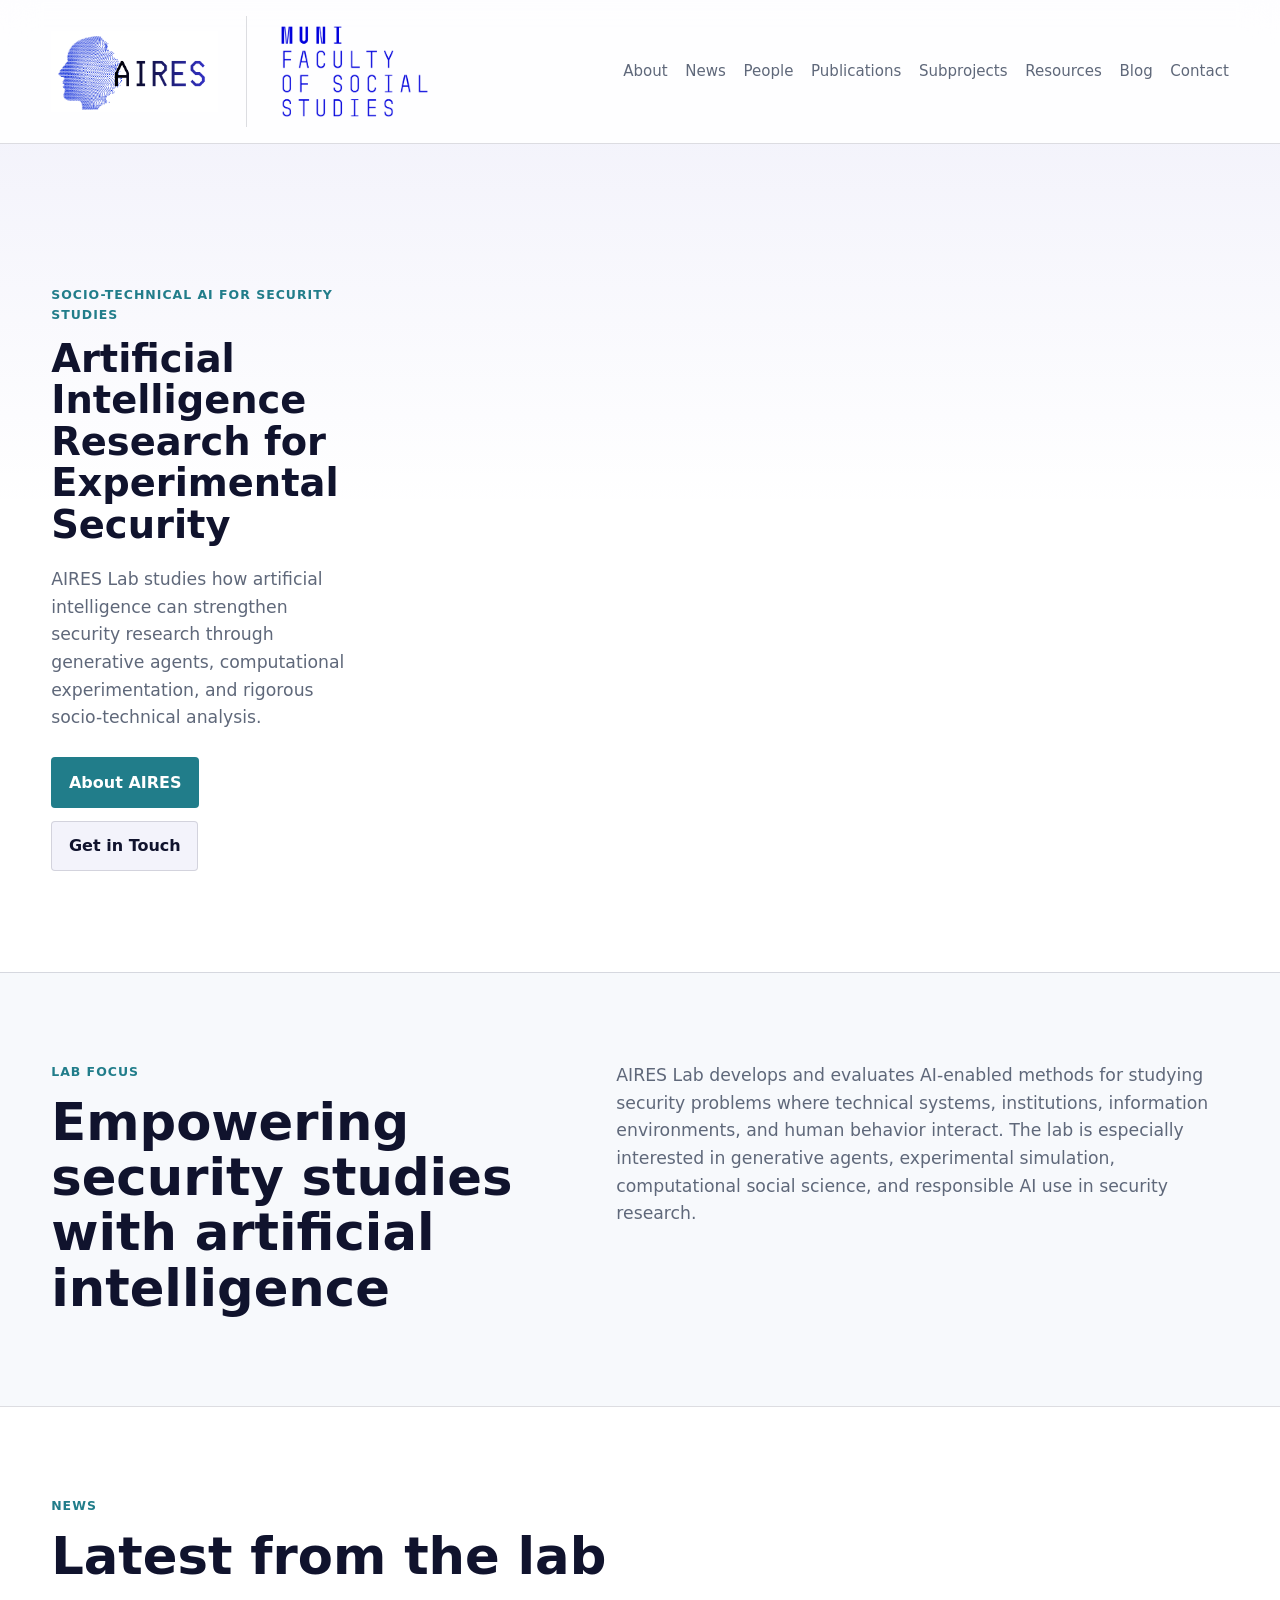
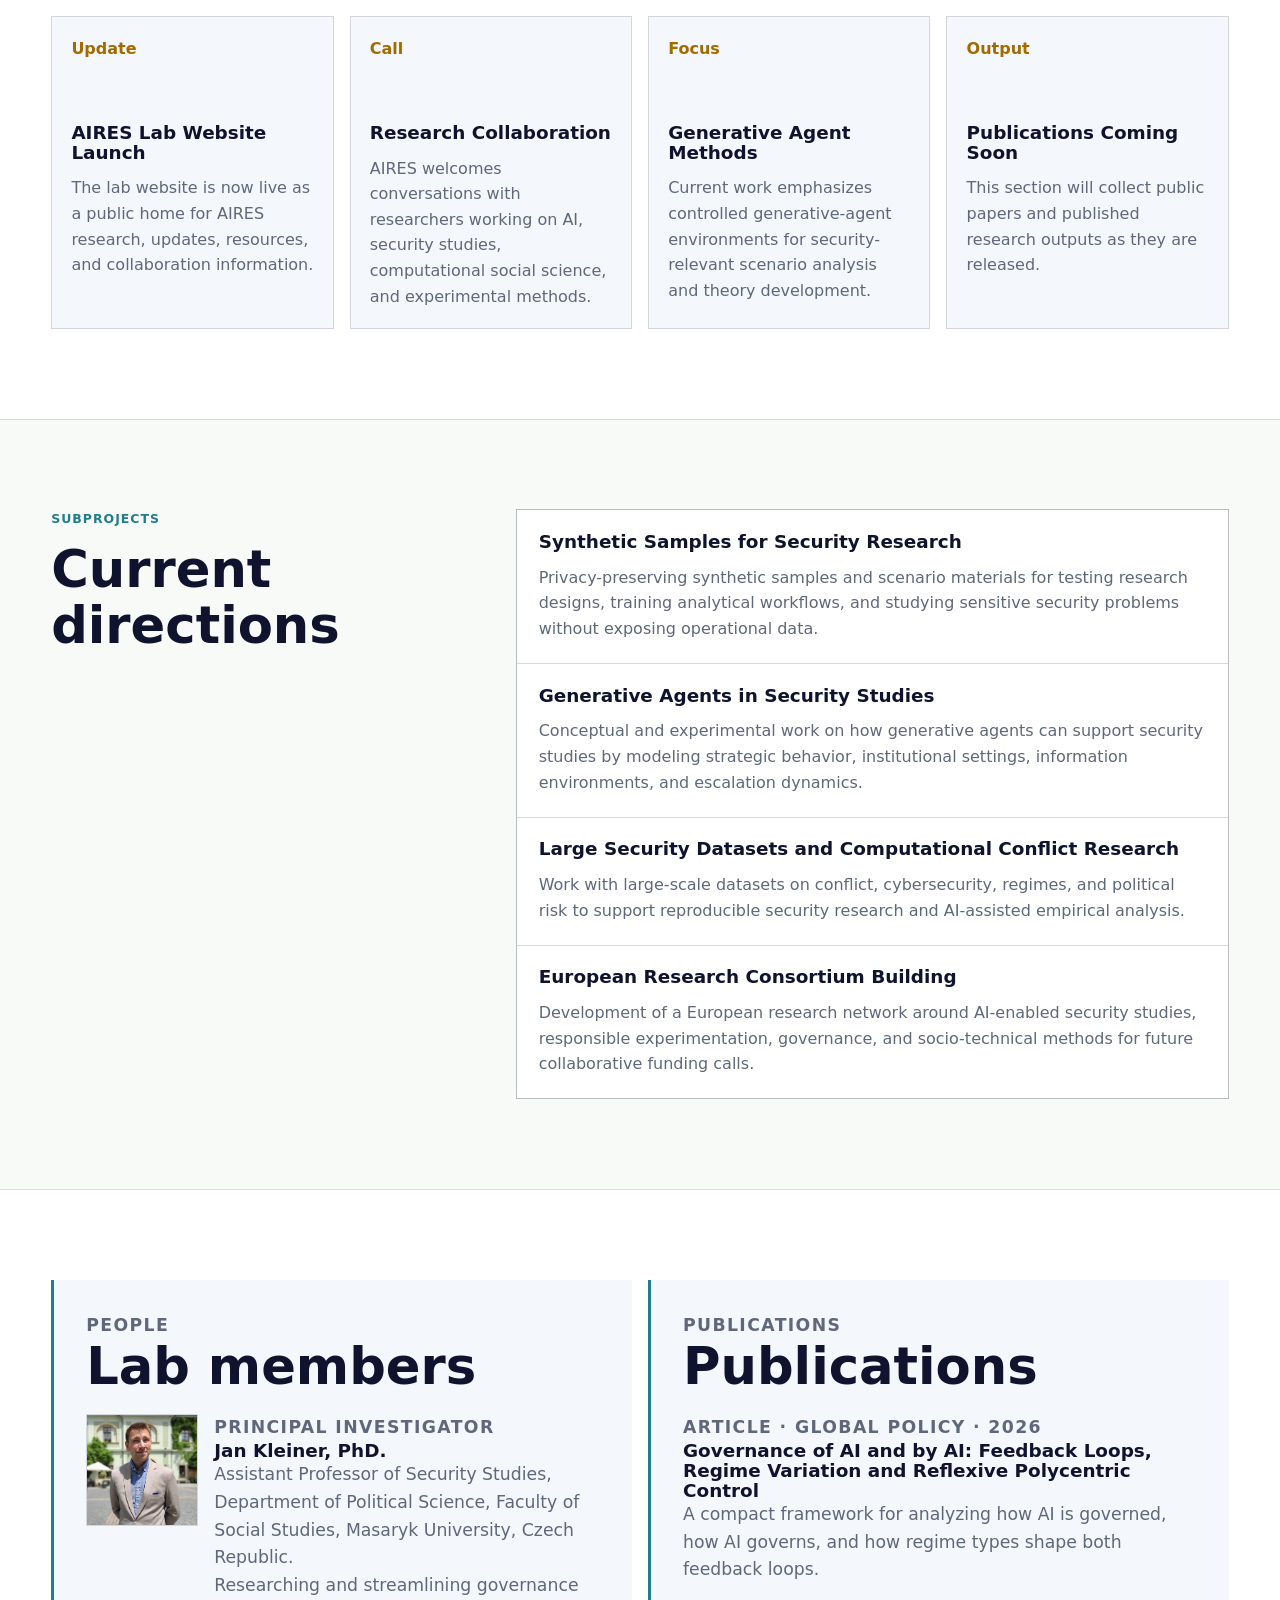
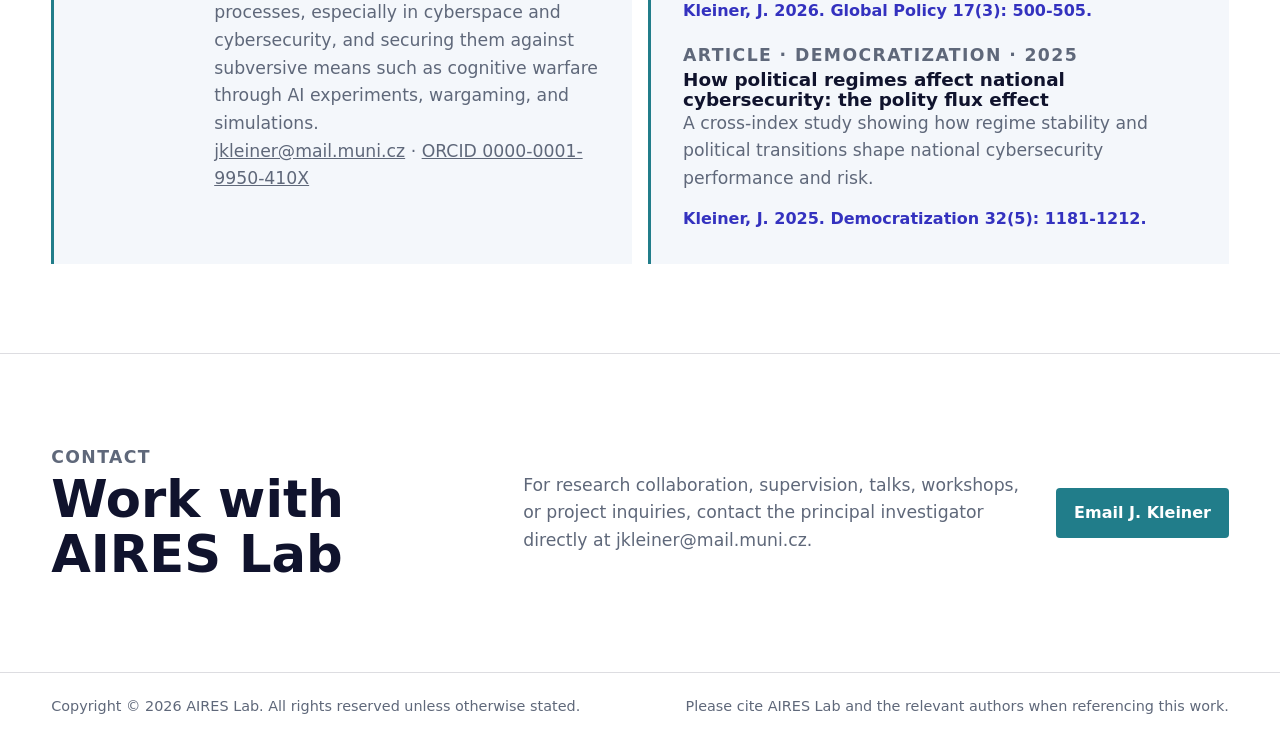
==== index.html @ d01f6b62 "Add publications nav resources and blog pages" ====
<!doctype html>
<html lang="en">
  <head>
    <meta charset="utf-8">
    <meta name="viewport" content="width=device-width, initial-scale=1">
    <meta
      name="description"
      content="AIRES Lab: Artificial Intelligence Research for Experimental Security. A socio-technical research lab empowering security studies with AI."
    >
    <title>AIRES Lab | Artificial Intelligence Research for Experimental Security</title>
    <link rel="stylesheet" href="assets/css/styles.css">
  </head>
  <body>
    <a class="skip-link" href="#main">Skip to content</a>

    <header class="site-header" aria-label="Site header">
      <div class="header-identity">
        <a class="brand" href="#top" aria-label="AIRES Lab home">
          <img class="brand-logo" src="assets/graphics/AIRES_logo.png" alt="AIRES Lab">
        </a>
        <div class="hosted-by" aria-label="Faculty of Social Studies, Masaryk University, Czech Republic">
          <img
            class="brand-logo"
            src="assets/graphics/FSS_logo.png"
            alt="Faculty of Social Studies, Masaryk University, Czech Republic"
          >
        </div>
      </div>
      <nav class="site-nav" aria-label="Primary navigation">
        <a href="#about">About</a>
        <a href="#news">News</a>
        <a href="#people">People</a>
        <a href="#publications">Publications</a>
        <a href="#subprojects">Subprojects</a>
        <a href="resources.html">Resources</a>
        <a href="blog.html">Blog</a>
        <a href="#contact">Contact</a>
      </nav>
    </header>

    <main id="main">
      <section class="hero" id="top">
        <div class="hero-copy">
          <p class="eyebrow">Socio-technical AI for security studies</p>
          <h1>Artificial Intelligence Research for Experimental Security</h1>
          <p class="hero-lede">
            AIRES Lab studies how artificial intelligence can strengthen security
            research through generative agents, computational experimentation,
            and rigorous socio-technical analysis.
          </p>
          <div class="hero-actions" aria-label="Primary actions">
            <a class="button primary" href="#about">About AIRES</a>
            <a class="button secondary" href="#contact">Get in Touch</a>
          </div>
        </div>

        <div class="hero-video" aria-label="Abstract visualization of a human digital twin simulation">
          <video class="intro-video" autoplay muted loop playsinline preload="metadata">
            <source src="assets/graphics/intro_just%20text.mp4" type="video/mp4">
          </video>
        </div>
      </section>

      <section class="section intro" id="about" aria-labelledby="intro-title">
        <div>
          <p class="eyebrow">Lab focus</p>
          <h2 id="intro-title">Empowering security studies with artificial intelligence</h2>
        </div>
        <p>
          AIRES Lab develops and evaluates AI-enabled methods for studying security
          problems where technical systems, institutions, information environments,
          and human behavior interact. The lab is especially interested in generative
          agents, experimental simulation, computational social science, and responsible
          AI use in security research.
        </p>
      </section>

      <section class="section" id="news" aria-labelledby="news-title">
        <div class="section-heading">
          <p class="eyebrow">News</p>
          <h2 id="news-title">Latest from the lab</h2>
        </div>
        <div class="feature-grid">
          <article class="feature-card">
            <span class="card-index">Update</span>
            <h3>AIRES Lab Website Launch</h3>
            <p>
              The lab website is now live as a public home for AIRES research,
              updates, resources, and collaboration information.
            </p>
          </article>
          <article class="feature-card">
            <span class="card-index">Call</span>
            <h3>Research Collaboration</h3>
            <p>
              AIRES welcomes conversations with researchers working on AI,
              security studies, computational social science, and experimental methods.
            </p>
          </article>
          <article class="feature-card">
            <span class="card-index">Focus</span>
            <h3>Generative Agent Methods</h3>
            <p>
              Current work emphasizes controlled generative-agent environments
              for security-relevant scenario analysis and theory development.
            </p>
          </article>
          <article class="feature-card">
            <span class="card-index">Output</span>
            <h3>Publications Coming Soon</h3>
            <p>
              This section will collect public papers and published research
              outputs as they are released.
            </p>
          </article>
        </div>
      </section>

      <section class="section split" id="subprojects" aria-labelledby="subprojects-title">
        <div class="section-heading">
          <p class="eyebrow">Subprojects</p>
          <h2 id="subprojects-title">Current directions</h2>
        </div>
        <div class="project-list">
          <article>
            <h3>Synthetic Samples for Security Research</h3>
            <p>
              Privacy-preserving synthetic samples and scenario materials for testing
              research designs, training analytical workflows, and studying sensitive
              security problems without exposing operational data.
            </p>
          </article>
          <article>
            <h3>Generative Agents in Security Studies</h3>
            <p>
              Conceptual and experimental work on how generative agents can support
              security studies by modeling strategic behavior, institutional settings,
              information environments, and escalation dynamics.
            </p>
          </article>
          <article>
            <h3>Large Security Datasets and Computational Conflict Research</h3>
            <p>
              Work with large-scale datasets on conflict, cybersecurity, regimes,
              and political risk to support reproducible security research and
              AI-assisted empirical analysis.
            </p>
          </article>
          <article>
            <h3>European Research Consortium Building</h3>
            <p>
              Development of a European research network around AI-enabled security
              studies, responsible experimentation, governance, and socio-technical
              methods for future collaborative funding calls.
            </p>
          </article>
        </div>
      </section>

      <section class="section people-publications" aria-label="People and publications">
        <div id="people">
          <p class="eyebrow">People</p>
          <h2>Lab members</h2>
          <article class="member-card">
            <img
              class="member-photo"
              src="assets/images/photo_Kleiner.jpg"
              alt="Jan Kleiner, PhD."
            >
            <div>
              <p class="member-role">Principal Investigator</p>
              <h3>Jan Kleiner, PhD.</h3>
              <p>
                Assistant Professor of Security Studies, Department of Political
                Science, Faculty of Social Studies, Masaryk University, Czech Republic.
              </p>
              <p>
                Researching and streamlining governance processes, especially in
                cyberspace and cybersecurity, and securing them against subversive
                means such as cognitive warfare through AI experiments, wargaming,
                and simulations.
              </p>
              <p>
                <a href="mailto:jkleiner@mail.muni.cz">jkleiner@mail.muni.cz</a>
                &middot; <a href="https://orcid.org/0000-0001-9950-410X" rel="noopener">ORCID 0000-0001-9950-410X</a>
              </p>
            </div>
          </article>
        </div>
        <div id="publications">
          <p class="eyebrow">Publications</p>
          <h2>Publications</h2>
          <article class="publication-card">
            <p class="publication-meta">Article &middot; Global Policy &middot; 2026</p>
            <h3>
              Governance of AI and by AI: Feedback Loops, Regime Variation and
              Reflexive Polycentric Control
            </h3>
            <p>
              A compact framework for analyzing how AI is governed, how AI
              governs, and how regime types shape both feedback loops.
            </p>
            <a
              class="publication-link"
              href="https://doi.org/10.1111/1758-5899.70177"
              rel="noopener"
            >
              Kleiner, J. 2026. Global Policy 17(3): 500-505.
            </a>
          </article>
          <article class="publication-card">
            <p class="publication-meta">Article &middot; Democratization &middot; 2025</p>
            <h3>How political regimes affect national cybersecurity: the polity flux effect</h3>
            <p>
              A cross-index study showing how regime stability and political transitions
              shape national cybersecurity performance and risk.
            </p>
            <a
              class="publication-link"
              href="https://doi.org/10.1080/13510347.2025.2451951"
              rel="noopener"
            >
              Kleiner, J. 2025. Democratization 32(5): 1181-1212.
            </a>
          </article>
        </div>
      </section>

      <section class="section contact" id="contact" aria-labelledby="contact-title">
        <div>
          <p class="eyebrow">Contact</p>
          <h2 id="contact-title">Work with AIRES Lab</h2>
        </div>
        <p>
          For research collaboration, supervision, talks, workshops, or project
          inquiries, contact the principal investigator directly at jkleiner@mail.muni.cz.
        </p>
        <a class="button primary" href="mailto:jkleiner@mail.muni.cz">Email J. Kleiner</a>
      </section>
    </main>

    <footer class="site-footer">
      <p>
        Copyright &copy; <span id="year"></span> AIRES Lab. All rights reserved
        unless otherwise stated.
      </p>
      <p>
        Please cite AIRES Lab and the relevant authors when referencing this work.
      </p>
    </footer>

    <script src="assets/js/main.js"></script>
  </body>
</html>
---- assets/css/styles.css ----
:root {
  color-scheme: light;
  --bg: #ffffff;
  --bg-soft: #f4f7fb;
  --panel: #eef3fa;
  --panel-light: #ffffff;
  --text: #10132d;
  --muted: #5f687a;
  --line: rgba(16, 19, 45, 0.14);
  --teal: #217d8a;
  --amber: #a36a00;
  --red: #c33845;
  --blue: #3432bf;
  --shadow: 0 24px 70px rgba(23, 36, 75, 0.16);
}

* {
  box-sizing: border-box;
}

html {
  scroll-behavior: smooth;
}

body {
  margin: 0;
  min-width: 320px;
  background:
    linear-gradient(180deg, rgba(52, 50, 191, 0.08), transparent 32rem),
    var(--bg);
  color: var(--text);
  font-family:
    Inter, ui-sans-serif, system-ui, -apple-system, BlinkMacSystemFont, "Segoe UI",
    sans-serif;
  line-height: 1.6;
}

a {
  color: inherit;
}

.skip-link {
  position: absolute;
  left: 1rem;
  top: -10rem;
  z-index: 20;
  padding: 0.6rem 0.8rem;
  background: var(--text);
  color: var(--bg);
}

.skip-link:focus {
  top: 1rem;
}

.site-header {
  position: sticky;
  top: 0;
  z-index: 10;
  display: flex;
  align-items: center;
  justify-content: space-between;
  gap: 2rem;
  padding: 1rem clamp(1rem, 4vw, 4rem);
  border-bottom: 1px solid var(--line);
  background: rgba(255, 255, 255, 0.88);
  backdrop-filter: blur(18px);
}

.header-identity {
  display: flex;
  align-items: center;
  gap: clamp(1rem, 2.4vw, 1.8rem);
  min-width: 0;
}

.brand {
  display: inline-flex;
  align-items: center;
  gap: 0.75rem;
  min-width: max-content;
  text-decoration: none;
}

.brand-logo {
  display: block;
  width: clamp(7.4rem, 13vw, 10.5rem);
  height: auto;
}

.brand strong,
.brand small {
  display: block;
}

.brand strong {
  line-height: 1.1;
}

.brand small {
  color: var(--muted);
  font-size: 0.78rem;
}

.hosted-by {
  display: flex;
  align-items: center;
  gap: 0.7rem;
  padding-left: clamp(1rem, 2vw, 1.5rem);
  border-left: 1px solid var(--line);
  color: var(--muted);
  font-size: 0.72rem;
  font-weight: 700;
  line-height: 1.15;
  text-transform: uppercase;
}

.hosted-by span {
  max-width: 7.5rem;
}

.faculty-logo {
  display: block;
  width: clamp(6rem, 9vw, 8.5rem);
  height: auto;
  max-height: 3.2rem;
  object-fit: contain;
}

.site-nav {
  display: flex;
  flex-wrap: wrap;
  justify-content: flex-end;
  gap: 0.25rem 1.1rem;
  color: var(--muted);
  font-size: 0.94rem;
}

.site-nav a {
  text-decoration: none;
}

.site-nav a:hover {
  color: var(--text);
}

.hero {
  display: grid;
  grid-template-columns: minmax(17rem, 0.52fr) minmax(32rem, 1.48fr);
  gap: clamp(0.8rem, 2vw, 1.8rem);
  align-items: center;
  min-height: calc(100vh - 4.5rem);
  padding: clamp(3rem, 7vw, 6rem) clamp(1rem, 4vw, 4rem) 3rem;
  overflow: hidden;
}

.hero-copy {
  max-width: 30rem;
}

.eyebrow {
  margin: 0 0 0.8rem;
  color: var(--teal);
  font-size: 0.78rem;
  font-weight: 750;
  letter-spacing: 0.08em;
  text-transform: uppercase;
}

h1,
h2,
h3,
p {
  overflow-wrap: anywhere;
}

h1,
h2,
h3 {
  margin: 0;
  line-height: 1.08;
}

h1 {
  max-width: 14ch;
  font-size: clamp(1.75rem, 3vw, 3rem);
}

h2 {
  font-size: clamp(2rem, 4vw, 4rem);
}

h3 {
  font-size: 1.15rem;
}

.hero-lede {
  max-width: 30rem;
  margin: 1.3rem 0 0;
  color: var(--muted);
  font-size: clamp(0.98rem, 1.35vw, 1.12rem);
}

.hero-actions {
  display: flex;
  flex-wrap: wrap;
  gap: 0.8rem;
  margin-top: 1.6rem;
}

.button {
  display: inline-flex;
  align-items: center;
  justify-content: center;
  min-height: 2.9rem;
  padding: 0.72rem 1.05rem;
  border: 1px solid transparent;
  border-radius: 4px;
  font-weight: 750;
  text-decoration: none;
}

.button.primary {
  background: var(--teal);
  color: #ffffff;
}

.button.secondary {
  border-color: var(--line);
  background: rgba(52, 50, 191, 0.06);
  color: var(--text);
}

.hero-video {
  position: relative;
  justify-self: stretch;
  width: 100%;
  min-height: 36rem;
  aspect-ratio: 16 / 9;
  overflow: hidden;
  background: transparent;
  transform: none;
  -webkit-mask-image: radial-gradient(
    ellipse at center,
    #000 54%,
    rgba(0, 0, 0, 0.9) 66%,
    rgba(0, 0, 0, 0.42) 82%,
    transparent 100%
  );
  mask-image: radial-gradient(
    ellipse at center,
    #000 54%,
    rgba(0, 0, 0, 0.9) 66%,
    rgba(0, 0, 0, 0.42) 82%,
    transparent 100%
  );
}

.intro-video {
  display: block;
  width: 100%;
  height: 100%;
  min-height: inherit;
  object-fit: contain;
}

.section {
  padding: clamp(3rem, 7vw, 6rem) clamp(1rem, 4vw, 4rem);
  border-top: 1px solid var(--line);
}

.intro {
  display: grid;
  grid-template-columns: minmax(0, 0.9fr) minmax(18rem, 1.1fr);
  gap: clamp(1.5rem, 5vw, 4rem);
  align-items: start;
  background: #f7f9fc;
}

.intro p:last-child,
.contact p,
.people-publications p {
  margin: 0;
  color: var(--muted);
  font-size: 1.08rem;
}

.section-heading {
  max-width: 52rem;
  margin-bottom: 2rem;
}

.feature-grid {
  display: grid;
  grid-template-columns: repeat(4, minmax(0, 1fr));
  gap: 1rem;
}

.feature-card {
  min-height: 19rem;
  padding: 1.2rem;
  border: 1px solid var(--line);
  background: var(--bg-soft);
}

.card-index {
  display: block;
  margin-bottom: 3.8rem;
  color: var(--amber);
  font-weight: 800;
}

.feature-card p,
.project-list p {
  margin: 0.8rem 0 0;
  color: var(--muted);
}

.split {
  display: grid;
  grid-template-columns: minmax(0, 0.72fr) minmax(20rem, 1.28fr);
  gap: clamp(1.5rem, 5vw, 4rem);
  background: #f8faf8;
}

.project-list {
  display: grid;
  gap: 1px;
  background: var(--line);
  border: 1px solid var(--line);
}

.project-list article {
  padding: 1.35rem;
  background: #ffffff;
}

.people-publications {
  display: grid;
  grid-template-columns: repeat(2, minmax(0, 1fr));
  gap: 1rem;
}

.people-publications > div {
  padding: clamp(1.2rem, 3vw, 2rem);
  border-left: 3px solid var(--teal);
  background: var(--bg-soft);
}

.member-card {
  display: grid;
  grid-template-columns: auto minmax(0, 1fr);
  gap: 1rem;
  align-items: start;
  margin-top: 1.2rem;
}

.member-photo {
  width: clamp(5.5rem, 10vw, 7rem);
  aspect-ratio: 1;
  object-fit: cover;
  border: 1px solid var(--line);
}

.member-role,
.publication-meta {
  margin: 0 0 0.45rem;
  color: var(--teal);
  font-size: 0.75rem;
  font-weight: 800;
  letter-spacing: 0.08em;
  text-transform: uppercase;
}

.member-card h3,
.publication-card h3 {
  margin: 0;
}

.publication-card {
  margin-top: 1.2rem;
}

.publication-link {
  display: inline-block;
  margin-top: 0.85rem;
  color: var(--blue);
  font-weight: 750;
  text-decoration: none;
}

.publication-link:hover {
  text-decoration: underline;
}

.contact {
  display: grid;
  grid-template-columns: minmax(0, 0.88fr) minmax(18rem, 1fr) auto;
  gap: 1.5rem;
  align-items: center;
}

.site-footer {
  display: flex;
  flex-wrap: wrap;
  justify-content: space-between;
  gap: 0.8rem 2rem;
  padding: 1.4rem clamp(1rem, 4vw, 4rem);
  border-top: 1px solid var(--line);
  color: var(--muted);
  font-size: 0.9rem;
}

.site-footer p {
  margin: 0;
}

@media (max-width: 980px) {
  .site-header {
    align-items: flex-start;
    flex-direction: column;
    gap: 0.9rem;
  }

  .hero,
  .intro,
  .split,
  .contact {
    grid-template-columns: 1fr;
  }

  .hero {
    min-height: auto;
  }

  h1 {
    max-width: 16ch;
  }

  .hero-video {
    justify-self: stretch;
    width: 100%;
    min-height: 30rem;
    transform: none;
  }

  .feature-grid {
    grid-template-columns: repeat(2, minmax(0, 1fr));
  }

  .contact {
    align-items: start;
  }
}

@media (max-width: 720px) {
  .site-header {
    position: static;
  }

  .header-identity {
    align-items: flex-start;
    flex-direction: column;
    gap: 0.9rem;
  }

  .hosted-by {
    padding-left: 0;
    border-left: 0;
  }

  .site-nav {
    justify-content: flex-start;
  }

  .hero {
    padding-top: 2.5rem;
  }

  h1 {
    font-size: clamp(1.75rem, 8vw, 2.35rem);
  }

  .hero-video {
    min-height: 24rem;
  }

  .feature-grid,
  .people-publications {
    grid-template-columns: 1fr;
  }

  .member-card {
    grid-template-columns: 1fr;
  }

  .card-index {
    margin-bottom: 2rem;
  }
}

@media (prefers-reduced-motion: reduce) {
  html {
    scroll-behavior: auto;
  }
}
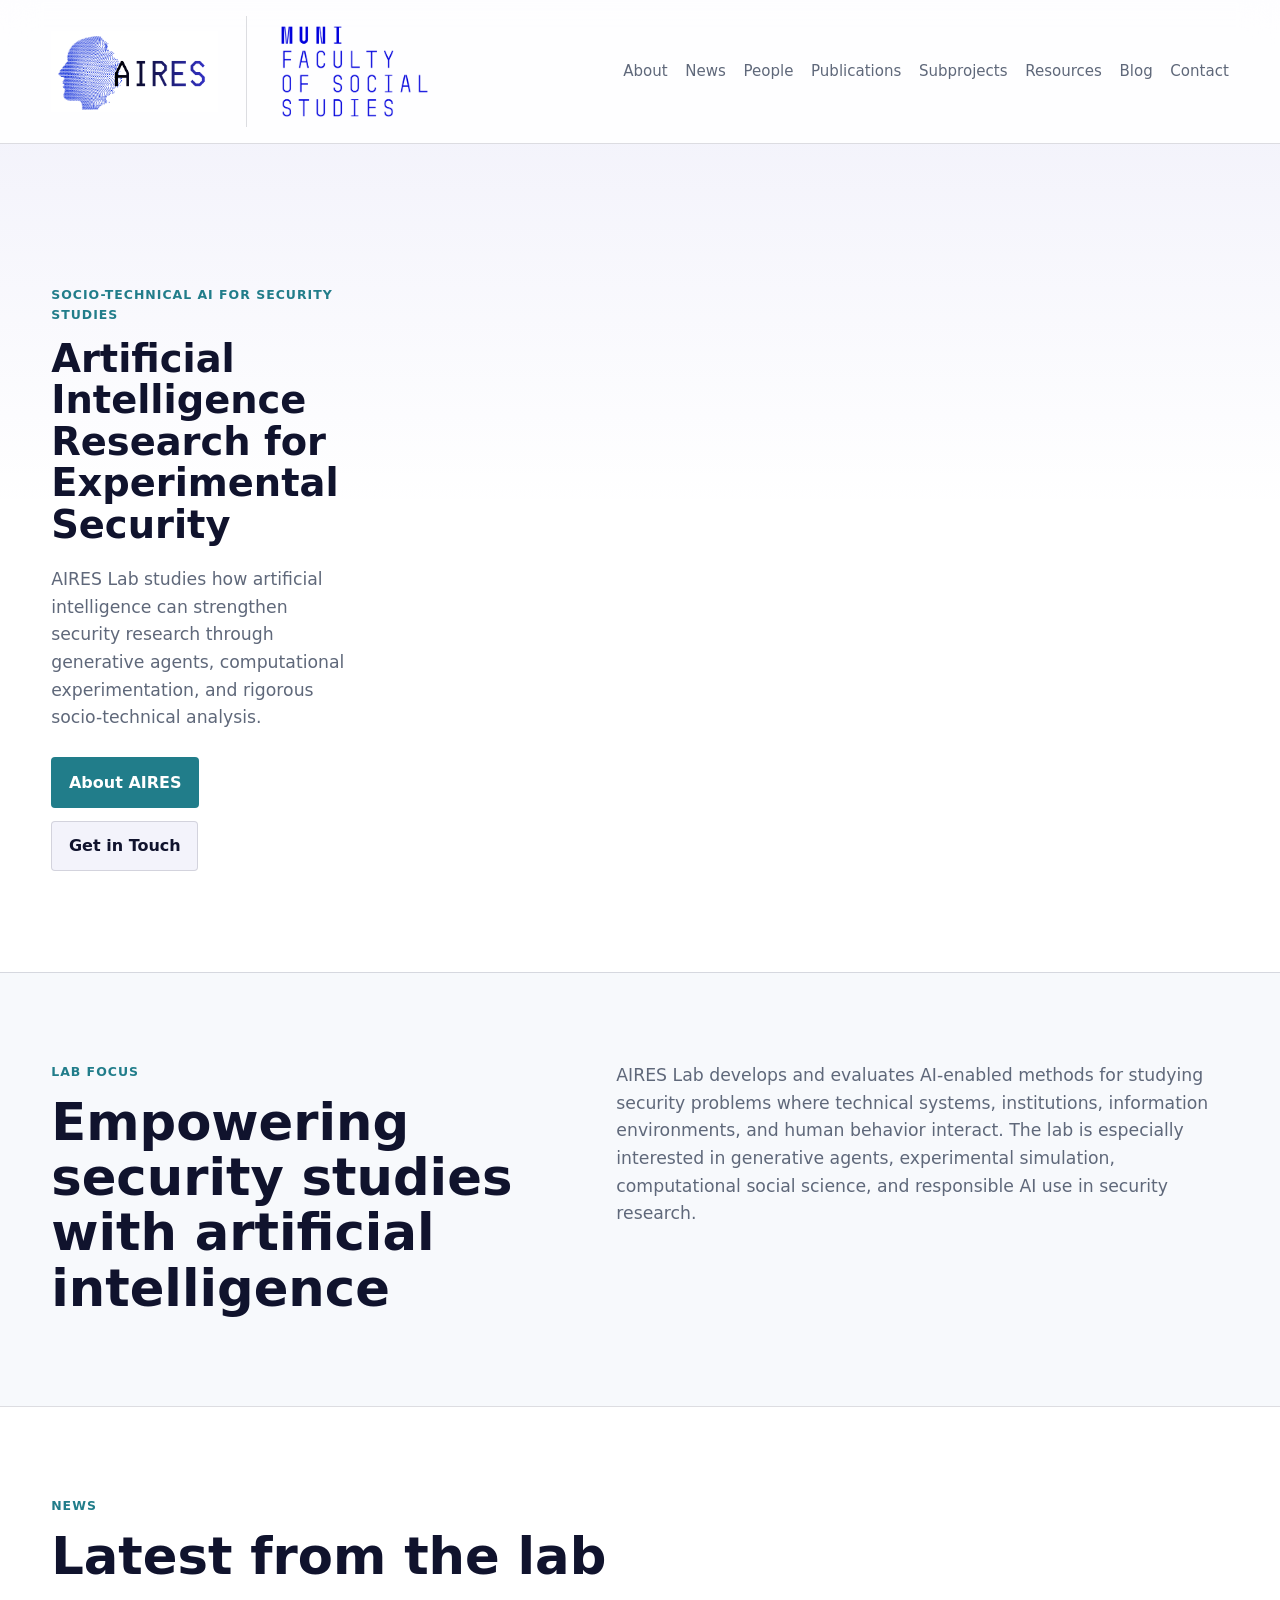
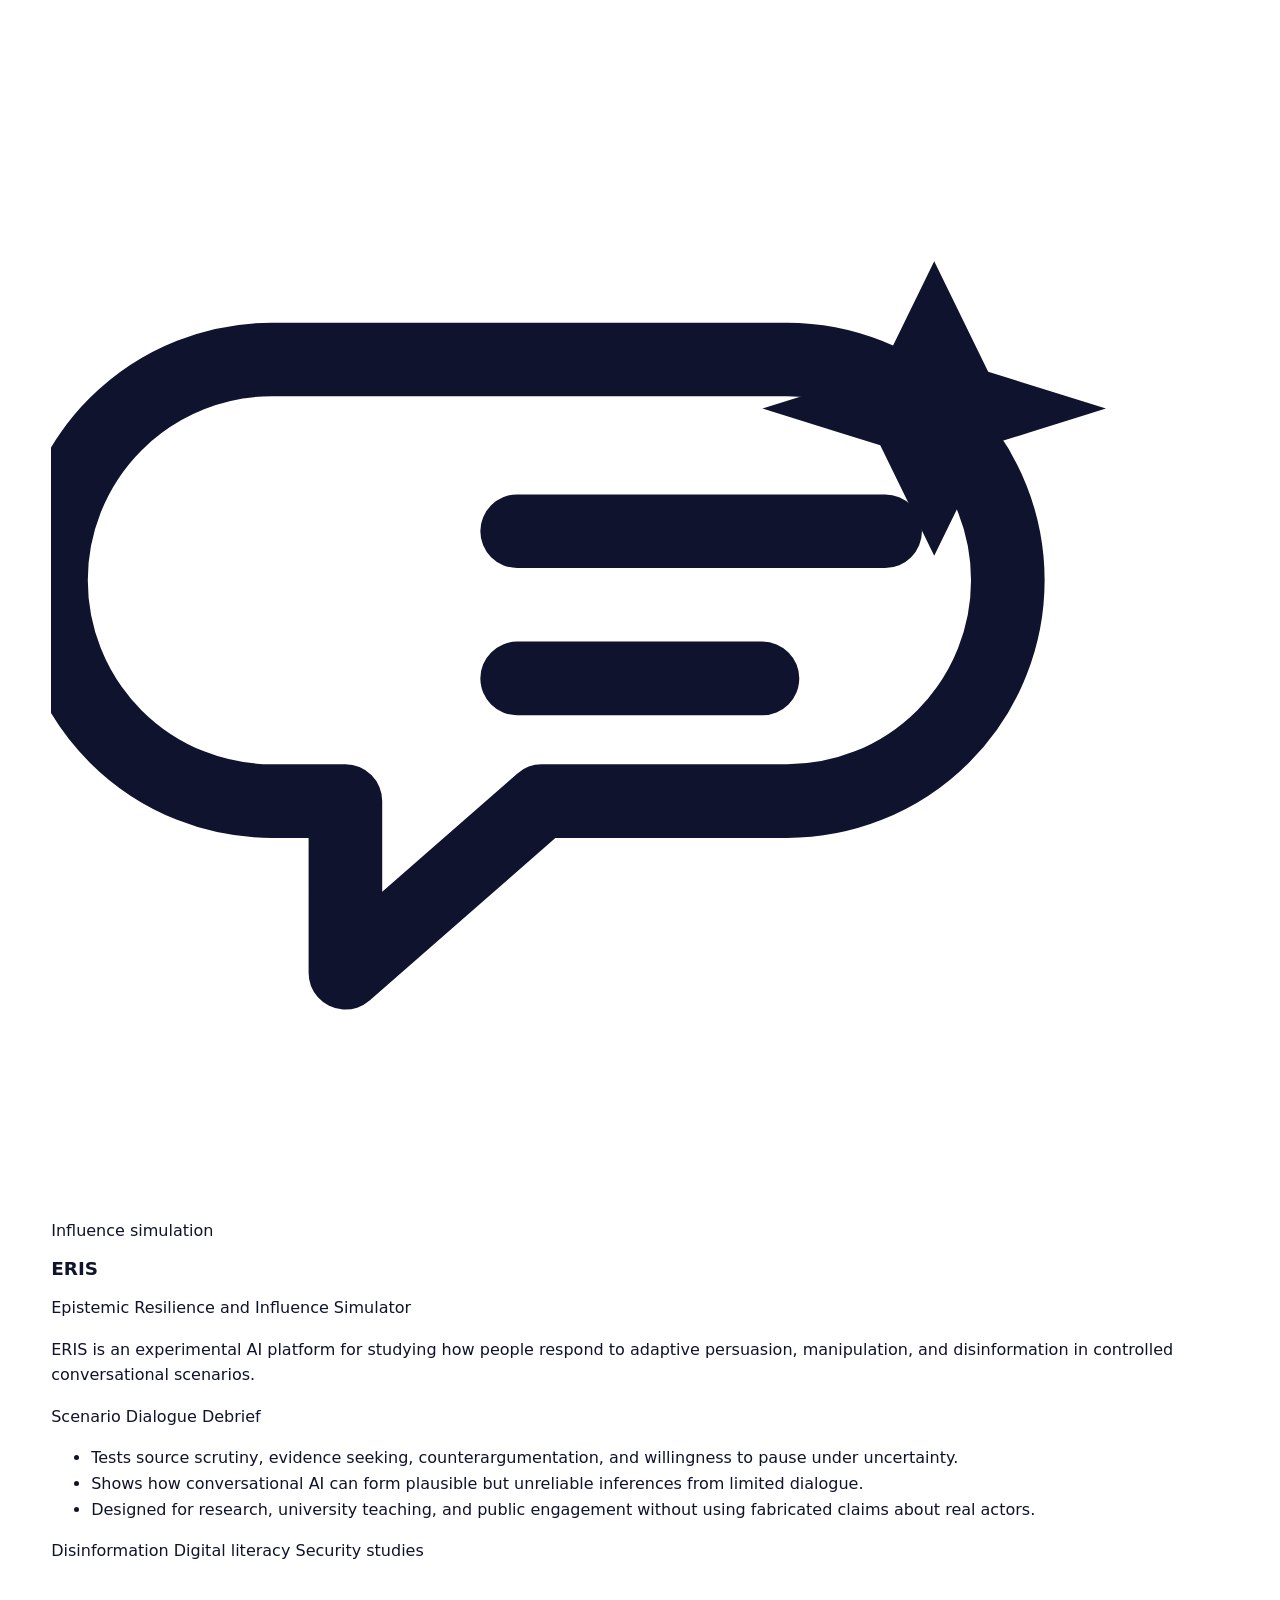
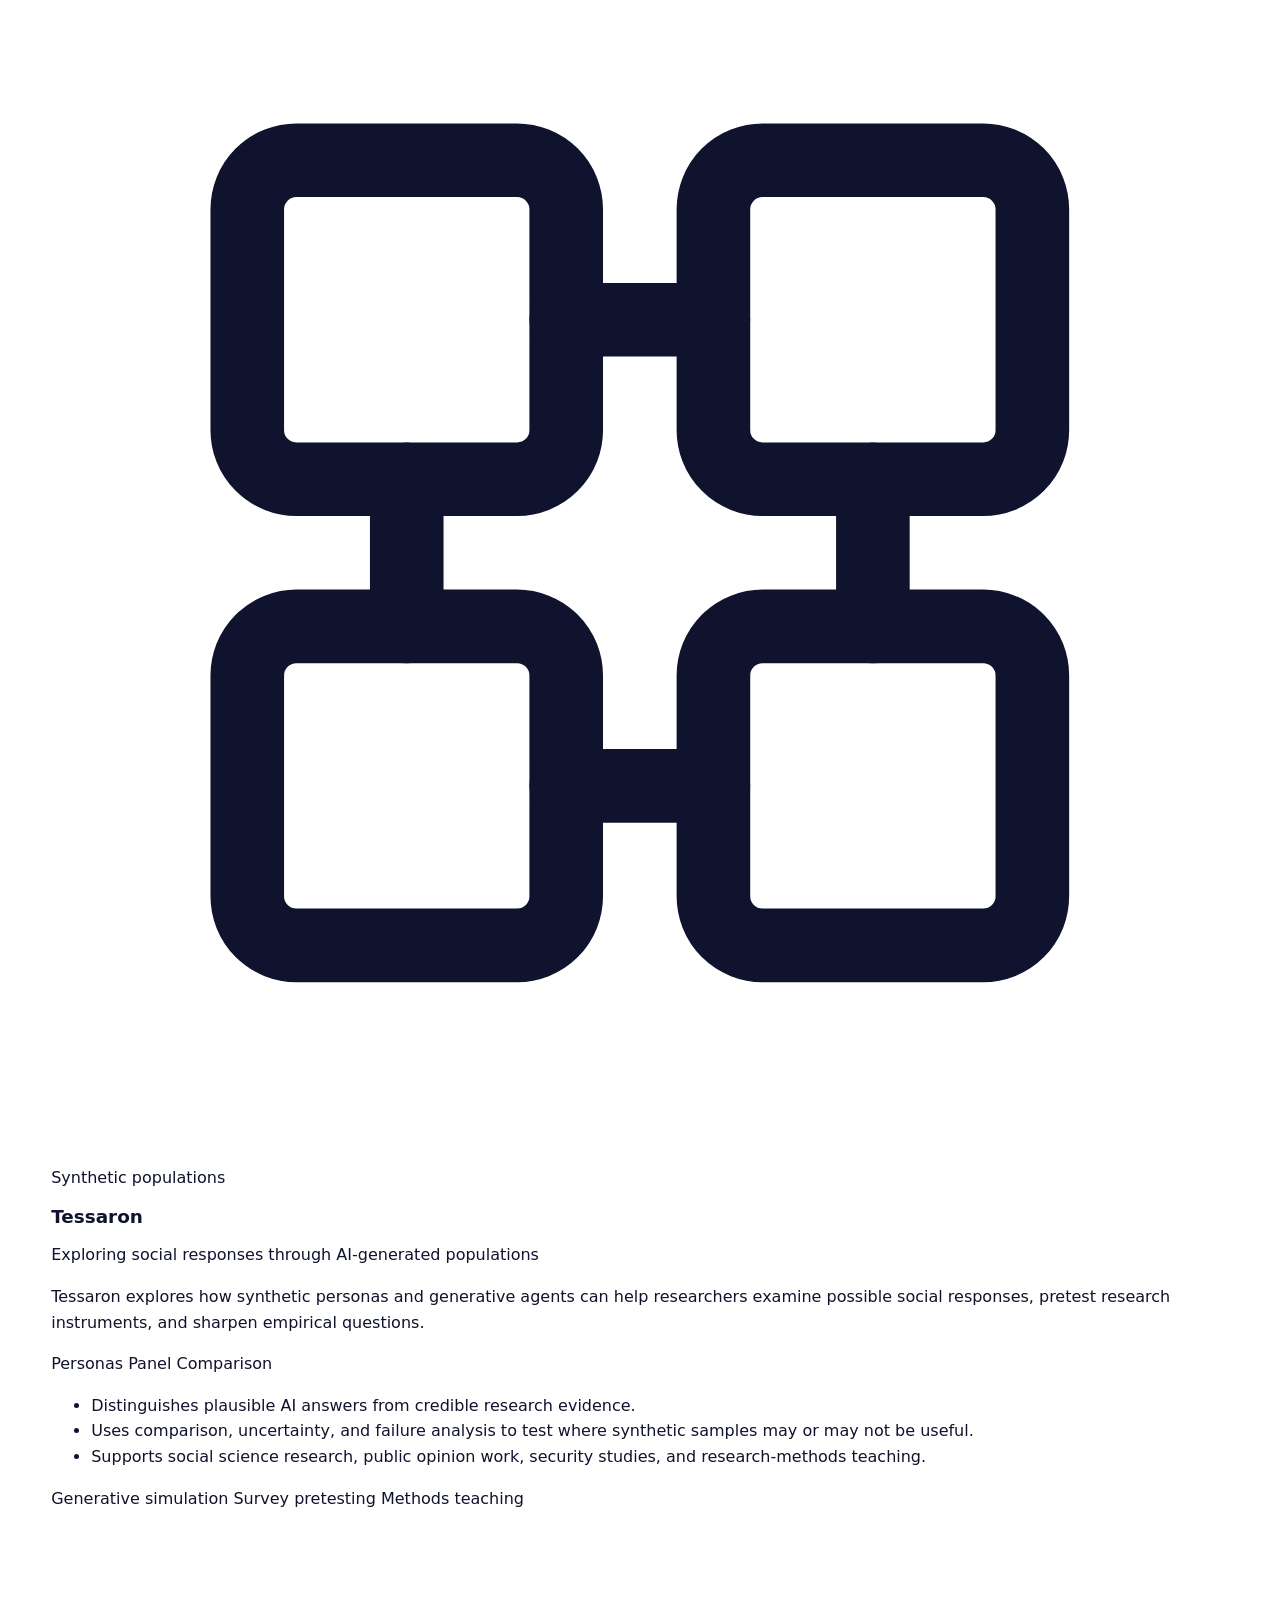
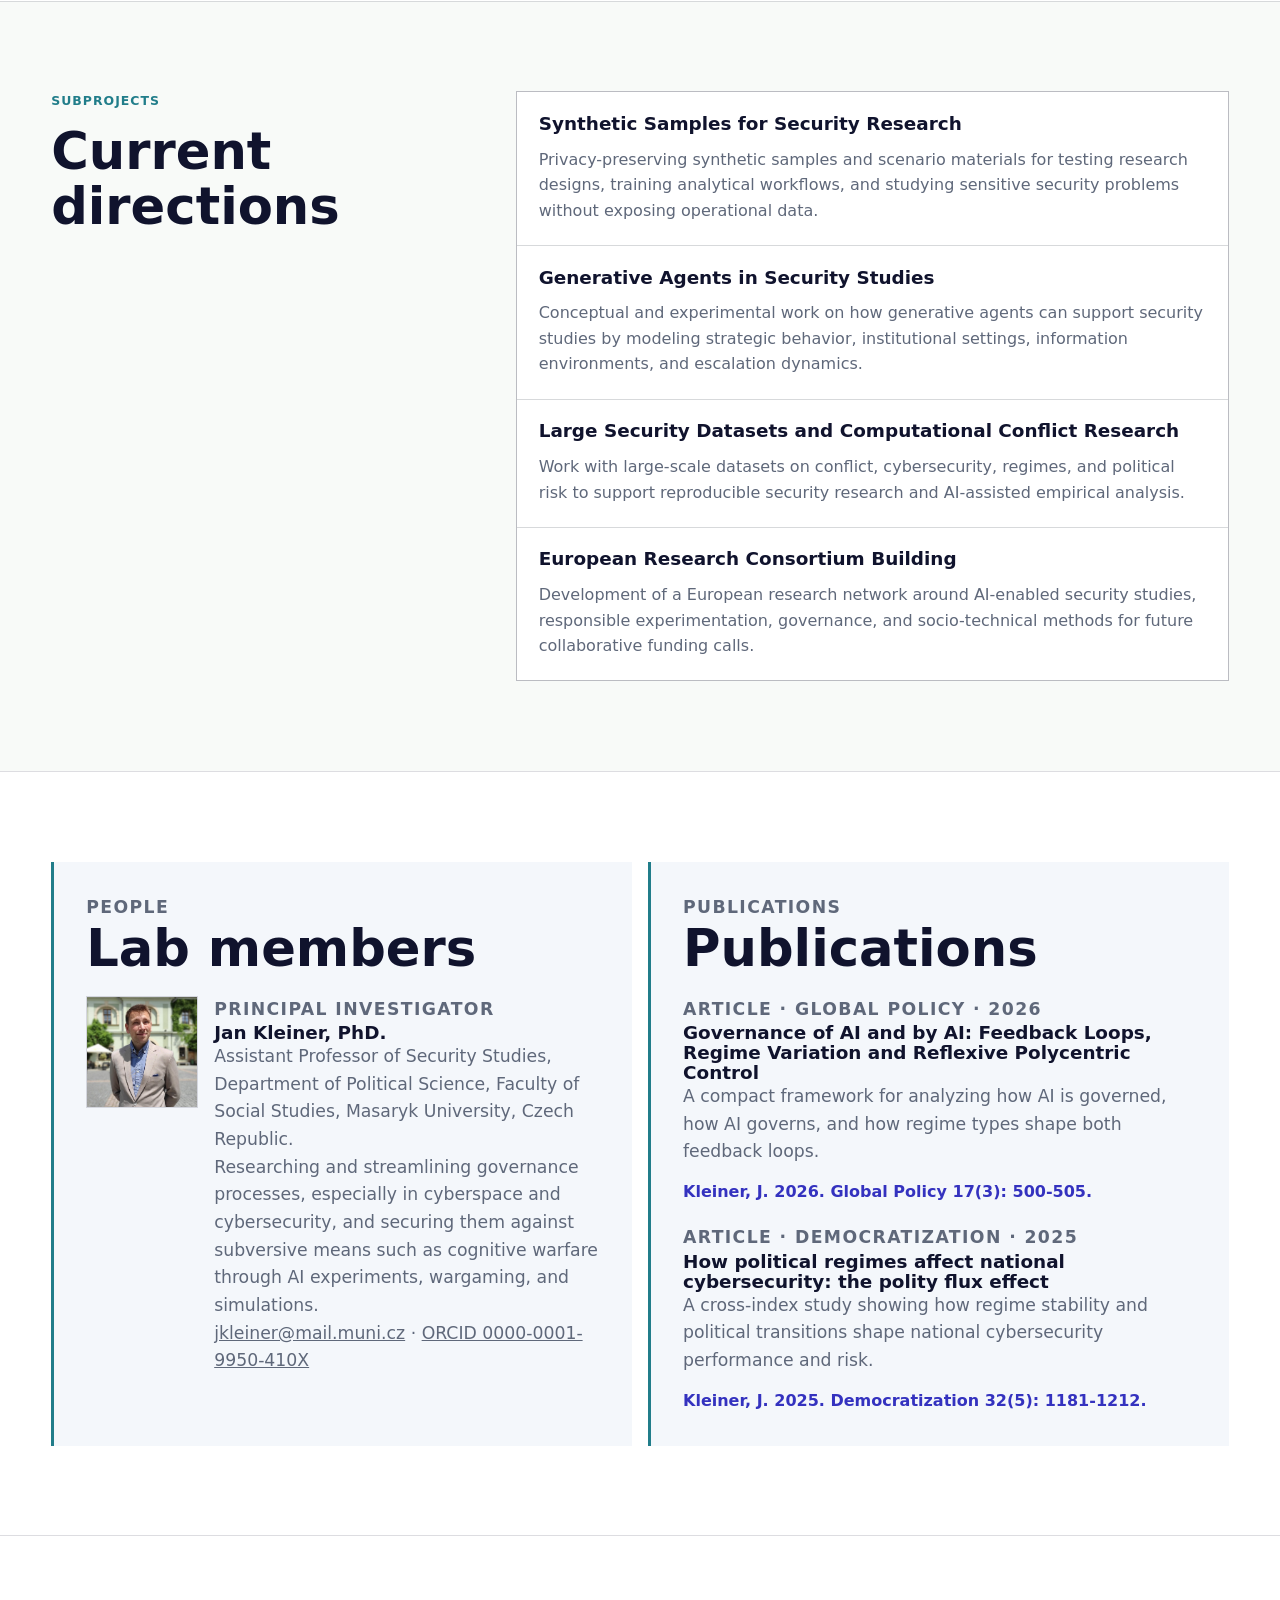
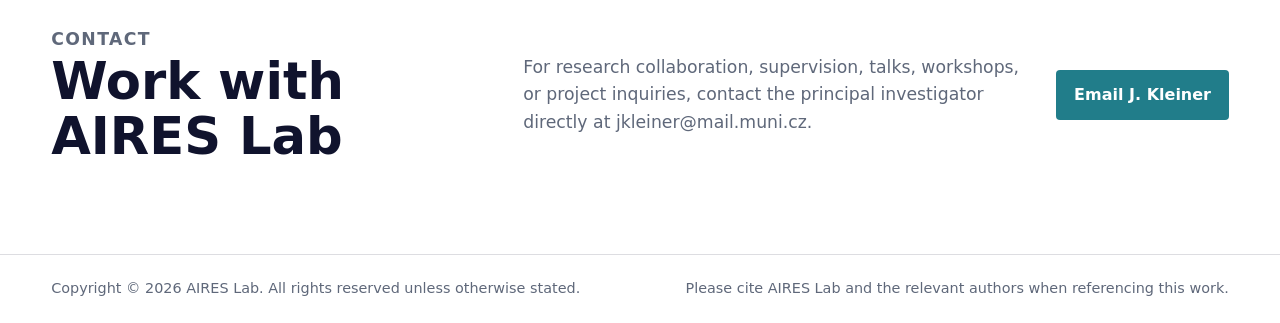
==== commit 13a56766: "Replace news placeholders with project medallions" ====
--- a/index.html
+++ b/index.html
@@ -75,43 +75,86 @@
         </p>
       </section>
 
-      <section class="section" id="news" aria-labelledby="news-title">
+      <section class="section news-section" id="news" aria-labelledby="news-title">
         <div class="section-heading">
           <p class="eyebrow">News</p>
           <h2 id="news-title">Latest from the lab</h2>
         </div>
-        <div class="feature-grid">
-          <article class="feature-card">
-            <span class="card-index">Update</span>
-            <h3>AIRES Lab Website Launch</h3>
-            <p>
-              The lab website is now live as a public home for AIRES research,
-              updates, resources, and collaboration information.
-            </p>
-          </article>
-          <article class="feature-card">
-            <span class="card-index">Call</span>
-            <h3>Research Collaboration</h3>
-            <p>
-              AIRES welcomes conversations with researchers working on AI,
-              security studies, computational social science, and experimental methods.
-            </p>
-          </article>
-          <article class="feature-card">
-            <span class="card-index">Focus</span>
-            <h3>Generative Agent Methods</h3>
-            <p>
-              Current work emphasizes controlled generative-agent environments
-              for security-relevant scenario analysis and theory development.
-            </p>
-          </article>
-          <article class="feature-card">
-            <span class="card-index">Output</span>
-            <h3>Publications Coming Soon</h3>
-            <p>
-              This section will collect public papers and published research
-              outputs as they are released.
-            </p>
+        <div class="project-medallions">
+          <article class="project-medallion eris-card">
+            <div class="project-medallion-top">
+              <div class="project-icon" aria-hidden="true">
+                <svg viewBox="0 0 48 48" role="img">
+                  <path d="M9 14h21a9 9 0 0 1 0 18H20l-8 7v-7H9a9 9 0 0 1 0-18Z" fill="none" stroke="currentColor" stroke-width="3" stroke-linejoin="round"/>
+                  <path d="M19 21h15M19 27h10" fill="none" stroke="currentColor" stroke-width="3" stroke-linecap="round"/>
+                  <path d="M36 10l2.2 4.5L43 16l-4.8 1.5L36 22l-2.2-4.5L29 16l4.8-1.5L36 10Z" fill="currentColor"/>
+                </svg>
+              </div>
+              <div>
+                <p class="project-kicker">Influence simulation</p>
+                <h3>ERIS</h3>
+                <p class="project-subtitle">Epistemic Resilience and Influence Simulator</p>
+              </div>
+            </div>
+            <p>
+              ERIS is an experimental AI platform for studying how people respond
+              to adaptive persuasion, manipulation, and disinformation in controlled
+              conversational scenarios.
+            </p>
+            <div class="project-flow" aria-label="ERIS project flow">
+              <span>Scenario</span>
+              <span>Dialogue</span>
+              <span>Debrief</span>
+            </div>
+            <ul class="project-points">
+              <li>Tests source scrutiny, evidence seeking, counterargumentation, and willingness to pause under uncertainty.</li>
+              <li>Shows how conversational AI can form plausible but unreliable inferences from limited dialogue.</li>
+              <li>Designed for research, university teaching, and public engagement without using fabricated claims about real actors.</li>
+            </ul>
+            <div class="project-tags" aria-label="ERIS uses">
+              <span>Disinformation</span>
+              <span>Digital literacy</span>
+              <span>Security studies</span>
+            </div>
+          </article>
+
+          <article class="project-medallion tessaron-card">
+            <div class="project-medallion-top">
+              <div class="project-icon" aria-hidden="true">
+                <svg viewBox="0 0 48 48" role="img">
+                  <rect x="8" y="8" width="13" height="13" rx="2" fill="none" stroke="currentColor" stroke-width="3"/>
+                  <rect x="27" y="8" width="13" height="13" rx="2" fill="none" stroke="currentColor" stroke-width="3"/>
+                  <rect x="8" y="27" width="13" height="13" rx="2" fill="none" stroke="currentColor" stroke-width="3"/>
+                  <rect x="27" y="27" width="13" height="13" rx="2" fill="none" stroke="currentColor" stroke-width="3"/>
+                  <path d="M21 14.5h6M14.5 21v6M33.5 21v6M21 33.5h6" fill="none" stroke="currentColor" stroke-width="3" stroke-linecap="round"/>
+                </svg>
+              </div>
+              <div>
+                <p class="project-kicker">Synthetic populations</p>
+                <h3>Tessaron</h3>
+                <p class="project-subtitle">Exploring social responses through AI-generated populations</p>
+              </div>
+            </div>
+            <p>
+              Tessaron explores how synthetic personas and generative agents can
+              help researchers examine possible social responses, pretest research
+              instruments, and sharpen empirical questions.
+            </p>
+            <div class="project-flow" aria-label="Tessaron project flow">
+              <span>Personas</span>
+              <span>Panel</span>
+              <span>Comparison</span>
+            </div>
+            <ul class="project-points">
+              <li>Distinguishes plausible AI answers from credible research evidence.</li>
+              <li>Uses comparison, uncertainty, and failure analysis to test where synthetic samples may or may not be useful.</li>
+              <li>Supports social science research, public opinion work, security studies, and research-methods teaching.</li>
+            </ul>
+            <div class="project-tags" aria-label="Tessaron uses">
+              <span>Generative simulation</span>
+              <span>Survey pretesting</span>
+              <span>Methods teaching</span>
+            </div>
           </article>
         </div>
       </section>
--- a/assets/css/styles.css
+++ b/assets/css/styles.css
@@ -263,7 +263,6 @@
   min-height: inherit;
   object-fit: contain;
 }
-
 .section {
   padding: clamp(3rem, 7vw, 6rem) clamp(1rem, 4vw, 4rem);
   border-top: 1px solid var(--line);
@@ -415,6 +414,67 @@
   margin: 0;
 }
 
+.page-hero {
+  padding: clamp(4rem, 9vw, 7rem) clamp(1rem, 4vw, 4rem) clamp(3rem, 6vw, 5rem);
+  border-top: 1px solid var(--line);
+}
+
+.page-hero h1 {
+  max-width: 18ch;
+}
+
+.page-layout {
+  display: grid;
+  grid-template-columns: minmax(0, 0.68fr) minmax(20rem, 1.32fr);
+  gap: clamp(1.5rem, 5vw, 4rem);
+  background: #f8faf8;
+}
+
+.resource-list,
+.blog-list {
+  display: grid;
+  gap: 1px;
+  background: var(--line);
+  border: 1px solid var(--line);
+}
+
+.resource-list article,
+.blog-list article {
+  padding: 1.35rem;
+  background: #ffffff;
+}
+
+.resource-list p,
+.blog-list p,
+.repo-panel p {
+  margin: 0.8rem 0 0;
+  color: var(--muted);
+}
+
+.repo-panel {
+  display: grid;
+  grid-template-columns: minmax(0, 1fr) auto;
+  gap: 1.5rem;
+  align-items: center;
+  background: var(--bg-soft);
+}
+
+.repo-panel code {
+  color: var(--blue);
+  font-weight: 750;
+}
+
+@media (max-width: 980px) {
+  .page-layout,
+  .repo-panel {
+    grid-template-columns: 1fr;
+  }
+
+  .page-hero h1 {
+    max-width: 16ch;
+  }
+}
+
 @media (max-width: 980px) {
   .site-header {
     align-items: flex-start;
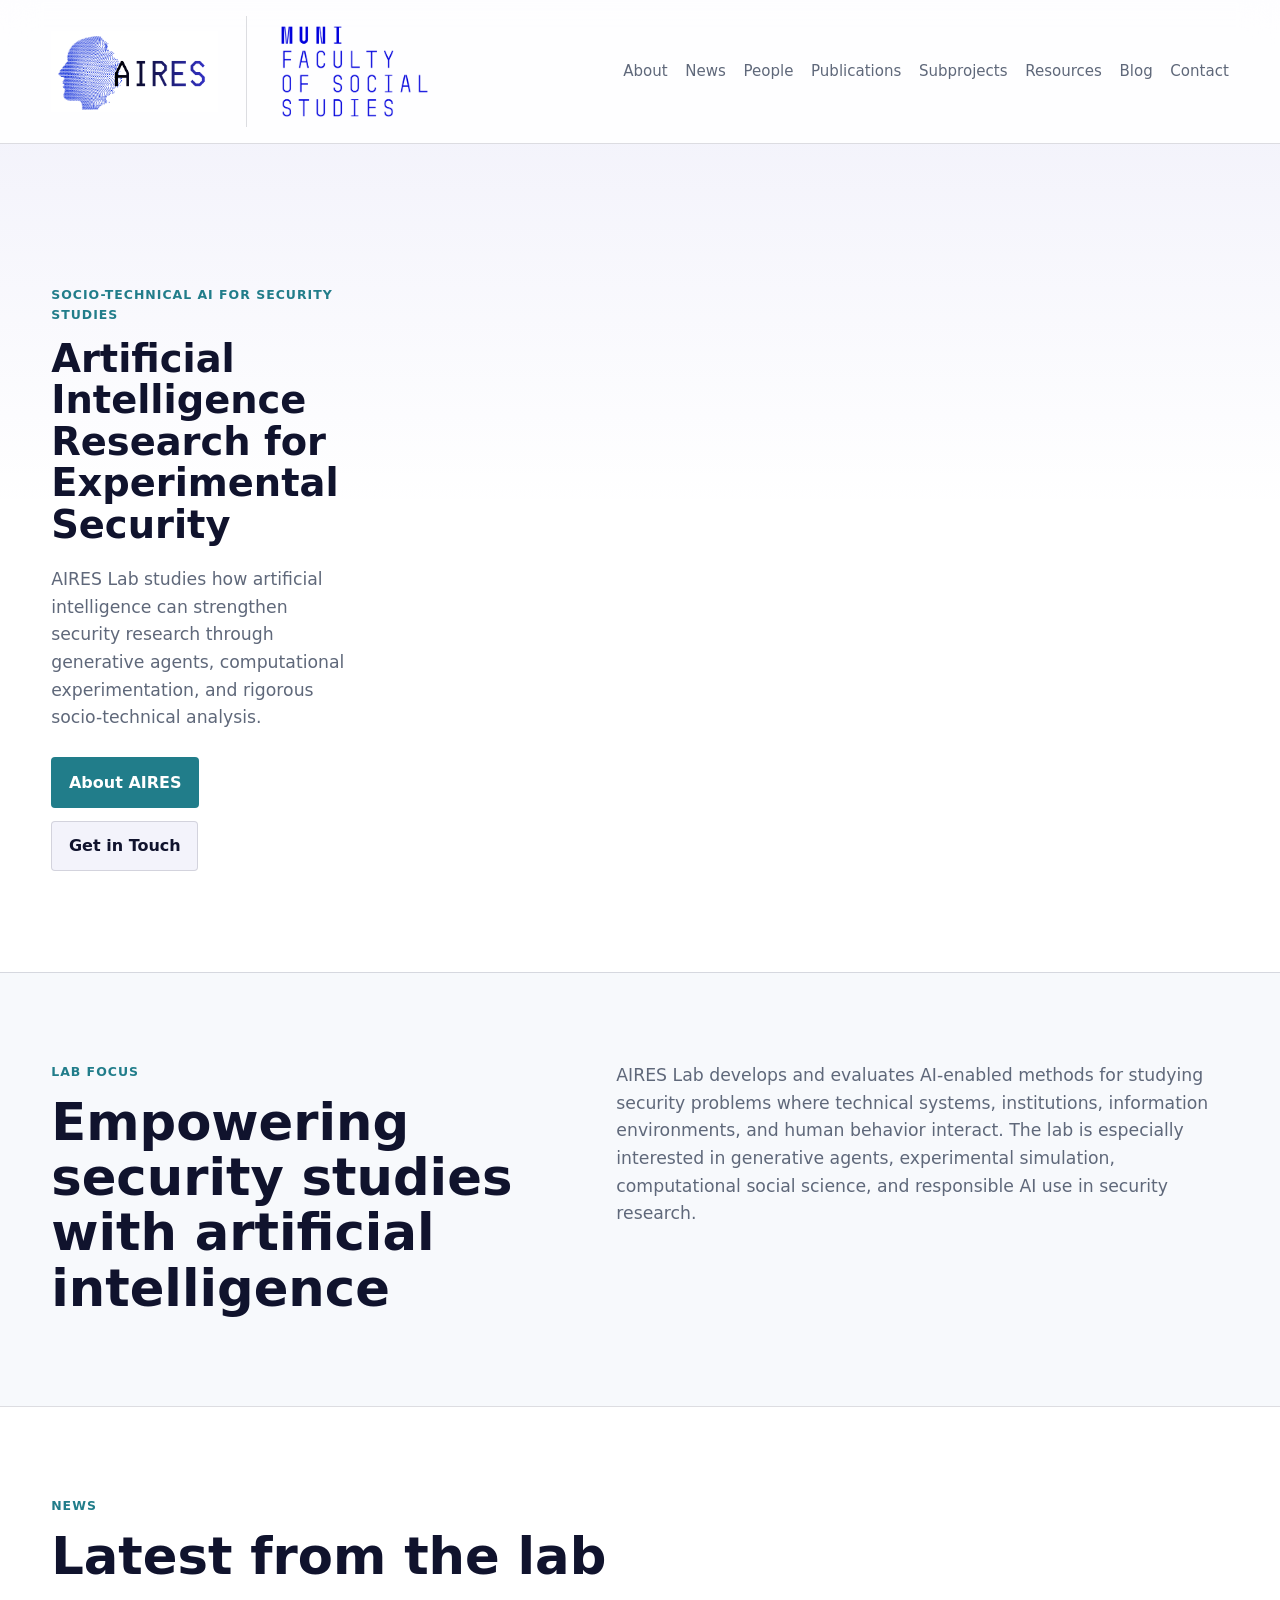
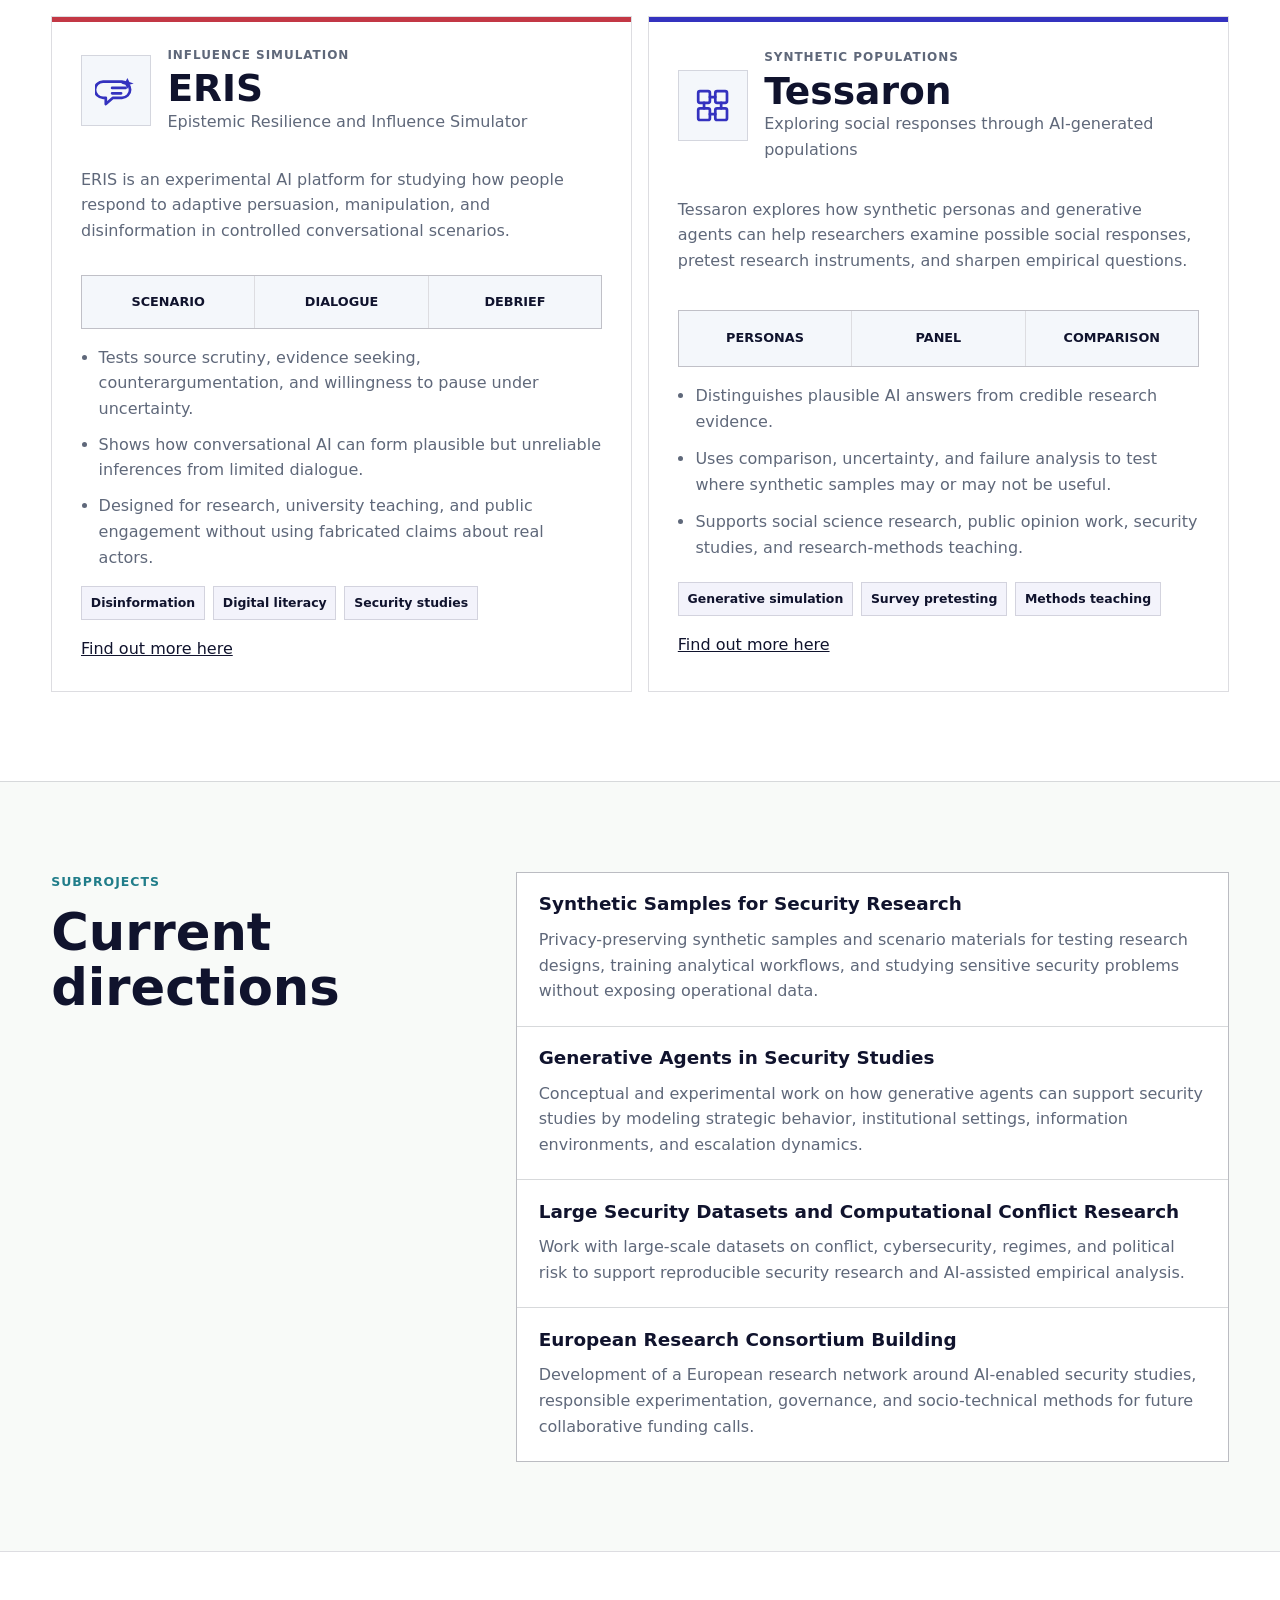
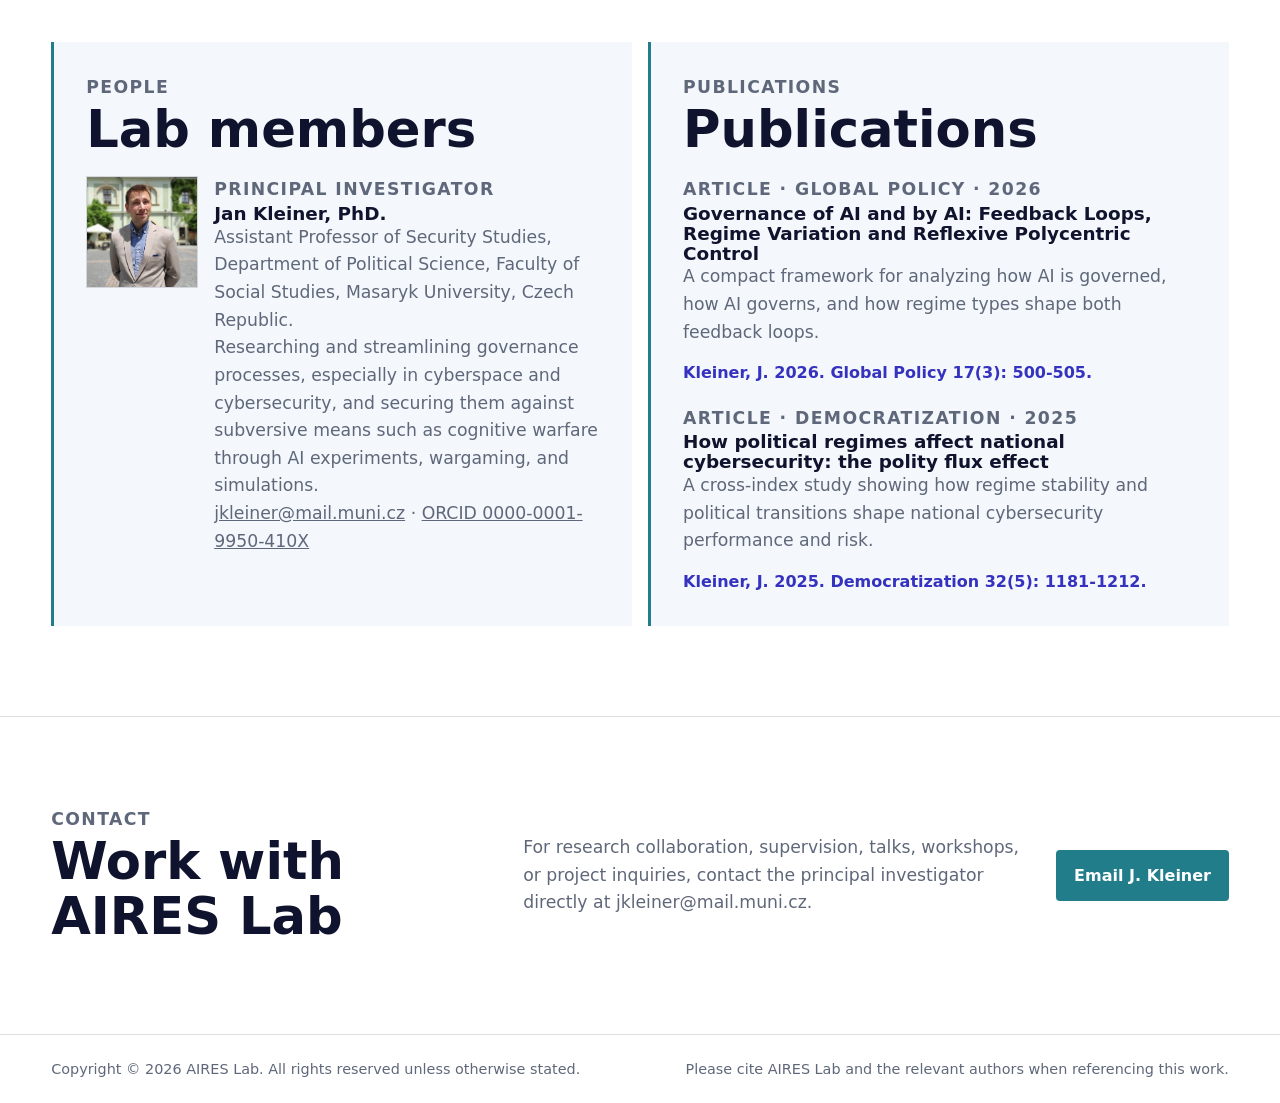
==== commit 7193638a: "Link news medallions to project descriptions" ====
--- a/index.html
+++ b/index.html
@@ -116,6 +116,7 @@
               <span>Digital literacy</span>
               <span>Security studies</span>
             </div>
+            <a class="project-more" href="resources.html#eris">Find out more here</a>
           </article>
 
           <article class="project-medallion tessaron-card">
@@ -155,6 +156,7 @@
               <span>Survey pretesting</span>
               <span>Methods teaching</span>
             </div>
+            <a class="project-more" href="resources.html#tessaron">Find out more here</a>
           </article>
         </div>
       </section>
--- a/assets/css/styles.css
+++ b/assets/css/styles.css
@@ -263,6 +263,7 @@
   min-height: inherit;
   object-fit: contain;
 }
+
 .section {
   padding: clamp(3rem, 7vw, 6rem) clamp(1rem, 4vw, 4rem);
   border-top: 1px solid var(--line);
@@ -289,17 +290,142 @@
   margin-bottom: 2rem;
 }
 
-.feature-grid {
+.feature-grid,
+.project-medallions {
   display: grid;
   grid-template-columns: repeat(4, minmax(0, 1fr));
   gap: 1rem;
+}
+
+.project-medallions {
+  grid-template-columns: repeat(2, minmax(0, 1fr));
+}
+
+.feature-card,
+.project-medallion {
+  border: 1px solid var(--line);
+  background: var(--bg-soft);
 }
 
 .feature-card {
   min-height: 19rem;
   padding: 1.2rem;
+}
+
+.project-medallion {
+  position: relative;
+  display: grid;
+  gap: 1rem;
+  min-height: 32rem;
+  padding: clamp(1.2rem, 2.5vw, 1.8rem);
+  background: #ffffff;
+  overflow: hidden;
+}
+
+.project-medallion::before {
+  content: "";
+  position: absolute;
+  inset: 0;
+  border-top: 0.35rem solid var(--teal);
+  pointer-events: none;
+}
+
+.eris-card::before {
+  border-top-color: var(--red);
+}
+
+.tessaron-card::before {
+  border-top-color: var(--blue);
+}
+
+.project-medallion-top {
+  display: grid;
+  grid-template-columns: auto minmax(0, 1fr);
+  gap: 1rem;
+  align-items: center;
+}
+
+.project-icon {
+  display: grid;
+  place-items: center;
+  width: 4.4rem;
+  aspect-ratio: 1;
   border: 1px solid var(--line);
+  color: var(--blue);
   background: var(--bg-soft);
+}
+
+.project-icon svg {
+  width: 2.7rem;
+  height: 2.7rem;
+}
+
+.project-kicker,
+.project-subtitle {
+  margin: 0;
+}
+
+.project-kicker {
+  color: var(--teal);
+  font-size: 0.75rem;
+  font-weight: 800;
+  letter-spacing: 0.08em;
+  text-transform: uppercase;
+}
+
+.project-medallion h3 {
+  margin-top: 0.2rem;
+  font-size: clamp(1.7rem, 3vw, 2.35rem);
+}
+
+.project-subtitle,
+.project-medallion p,
+.project-points {
+  color: var(--muted);
+}
+
+.project-flow {
+  display: grid;
+  grid-template-columns: repeat(3, minmax(0, 1fr));
+  gap: 1px;
+  background: var(--line);
+  border: 1px solid var(--line);
+}
+
+.project-flow span {
+  display: grid;
+  place-items: center;
+  min-height: 3.2rem;
+  padding: 0.55rem;
+  background: var(--bg-soft);
+  color: var(--text);
+  font-size: 0.8rem;
+  font-weight: 800;
+  text-align: center;
+  text-transform: uppercase;
+}
+
+.project-points {
+  display: grid;
+  gap: 0.65rem;
+  margin: 0;
+  padding-left: 1.1rem;
+}
+
+.project-tags {
+  display: flex;
+  flex-wrap: wrap;
+  gap: 0.5rem;
+  align-self: end;
+}
+
+.project-tags span {
+  padding: 0.38rem 0.55rem;
+  border: 1px solid var(--line);
+  background: rgba(52, 50, 191, 0.06);
+  color: var(--text);
+  font-size: 0.78rem;
+  font-weight: 750;
 }
 
 .card-index {
@@ -465,17 +591,6 @@
 }
 
 @media (max-width: 980px) {
-  .page-layout,
-  .repo-panel {
-    grid-template-columns: 1fr;
-  }
-
-  .page-hero h1 {
-    max-width: 16ch;
-  }
-}
-
-@media (max-width: 980px) {
   .site-header {
     align-items: flex-start;
     flex-direction: column;
@@ -485,7 +600,9 @@
   .hero,
   .intro,
   .split,
-  .contact {
+  .contact,
+  .page-layout,
+  .repo-panel {
     grid-template-columns: 1fr;
   }
 
@@ -493,7 +610,8 @@
     min-height: auto;
   }
 
-  h1 {
+  h1,
+  .page-hero h1 {
     max-width: 16ch;
   }
 
@@ -504,7 +622,8 @@
     transform: none;
   }
 
-  .feature-grid {
+  .feature-grid,
+  .project-medallions {
     grid-template-columns: repeat(2, minmax(0, 1fr));
   }
 
@@ -546,7 +665,16 @@
   }
 
   .feature-grid,
+  .project-medallions,
   .people-publications {
+    grid-template-columns: 1fr;
+  }
+
+  .project-medallion {
+    min-height: auto;
+  }
+
+  .project-medallion-top {
     grid-template-columns: 1fr;
   }
 
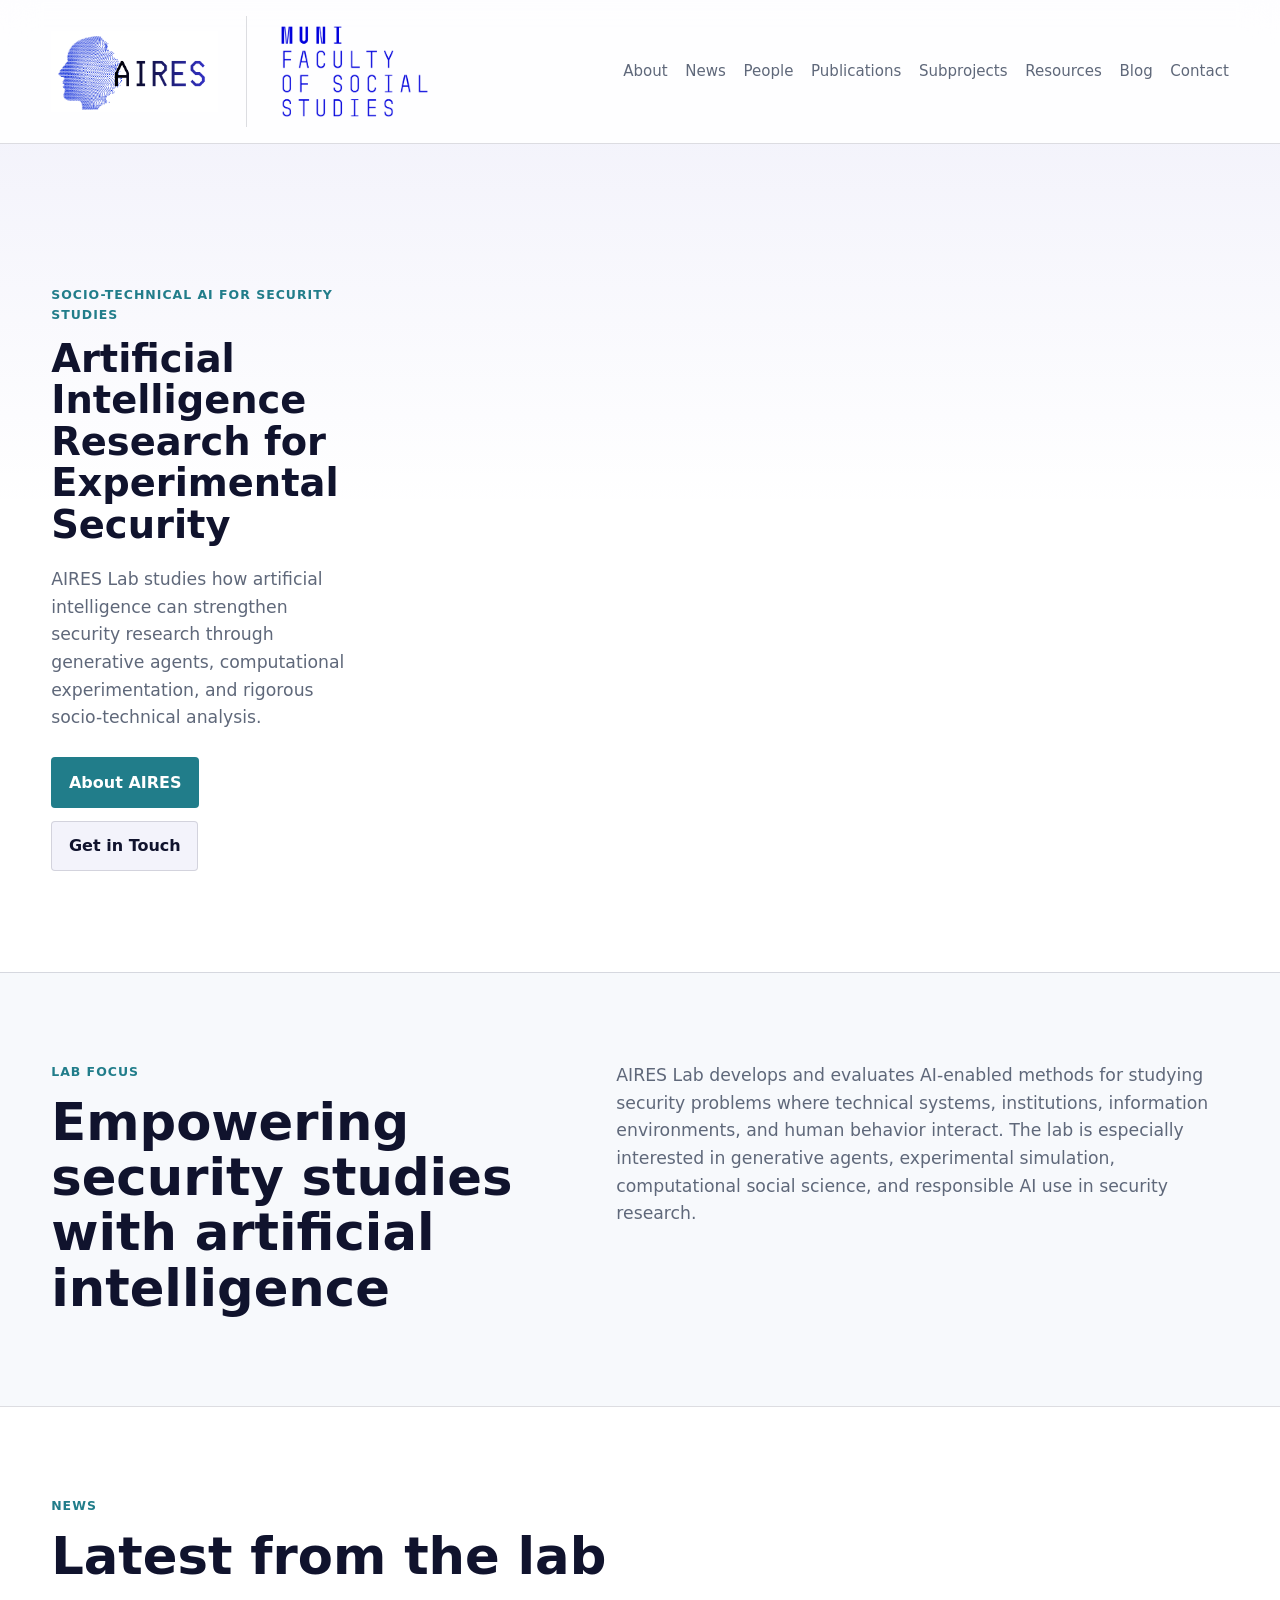
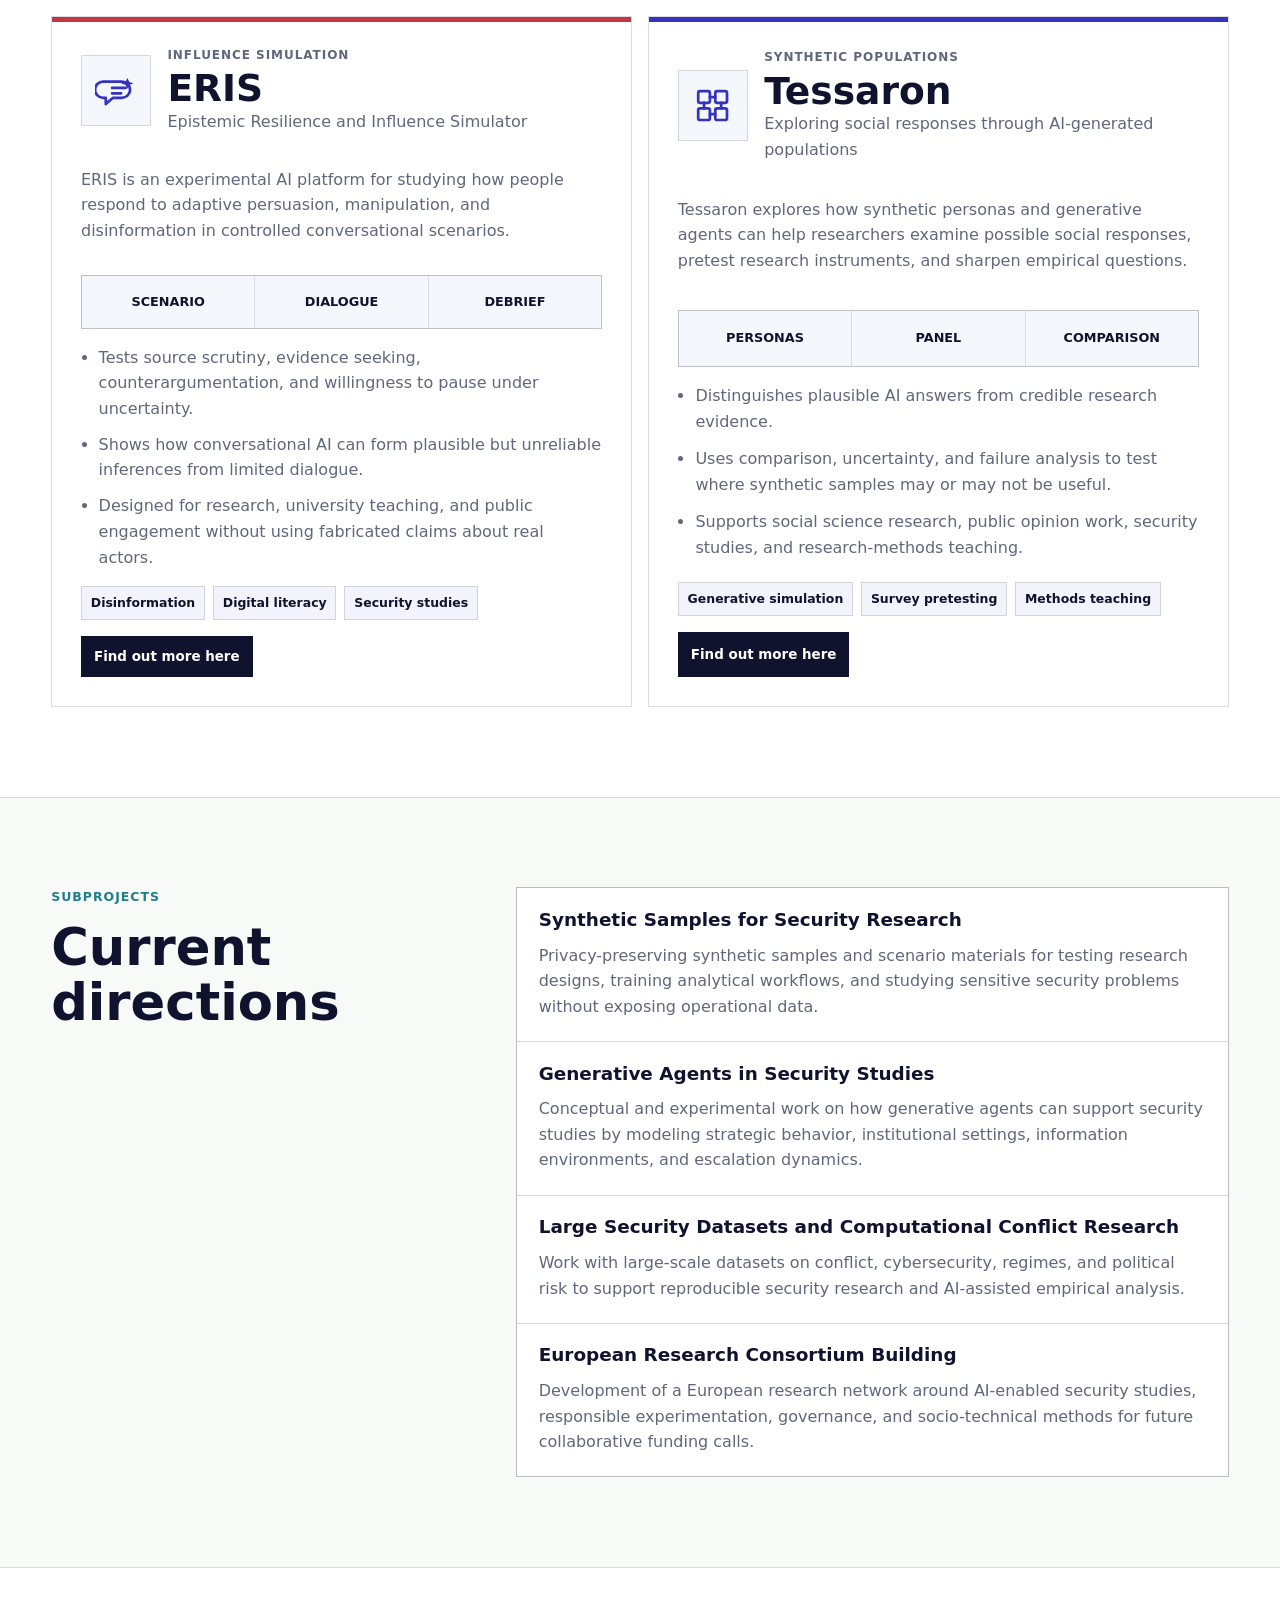
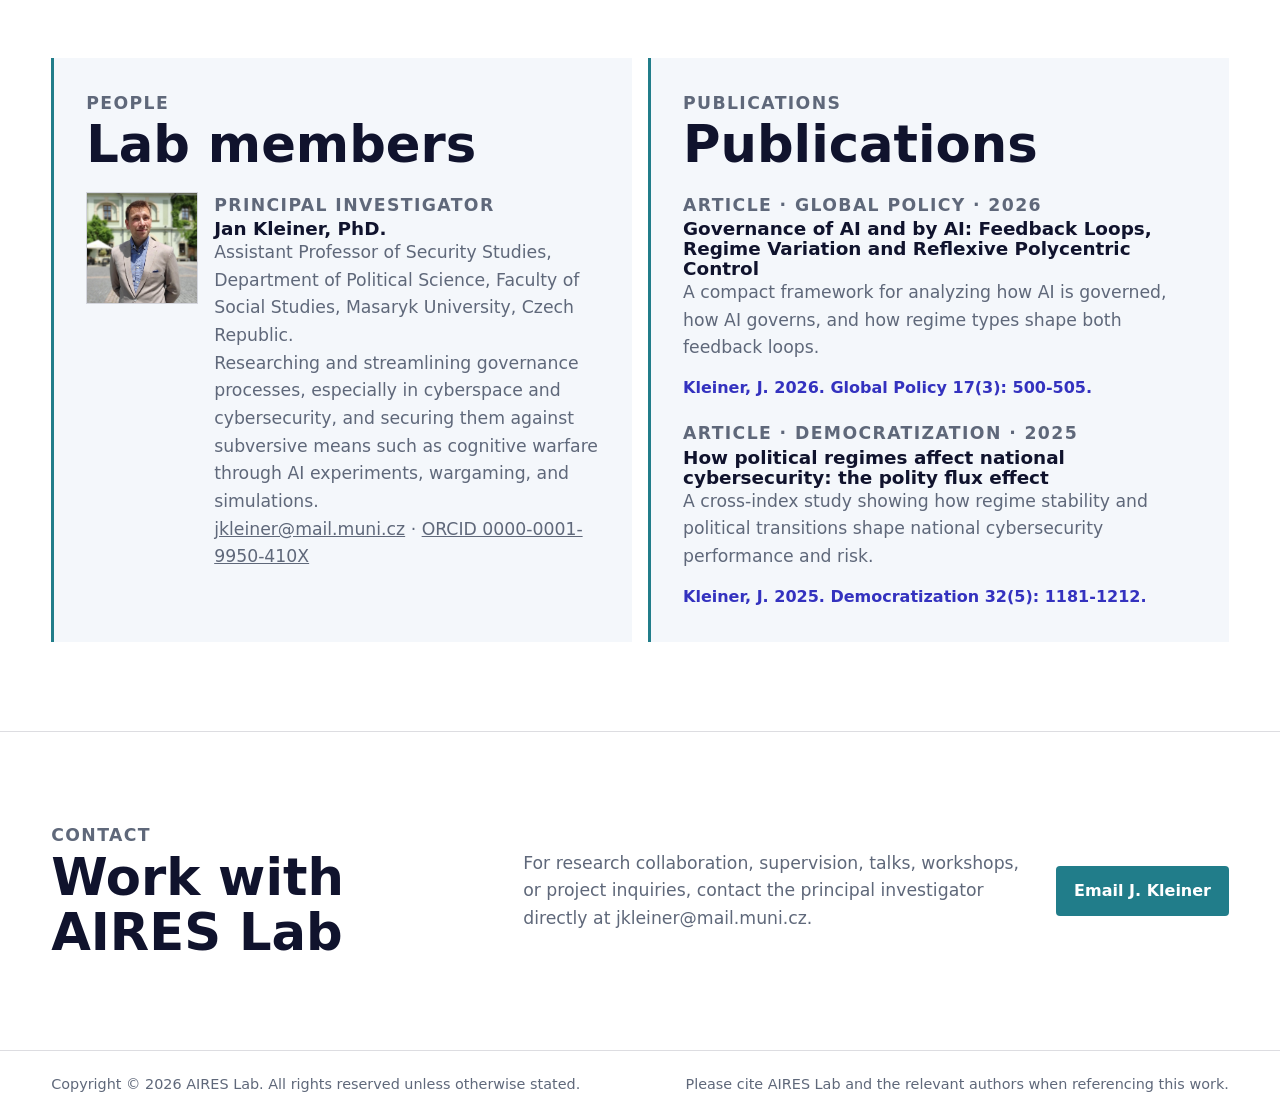
==== commit 254a5e88: "Use intro_video_ver1 on homepage" ====
--- a/index.html
+++ b/index.html
@@ -56,7 +56,7 @@
 
         <div class="hero-video" aria-label="Abstract visualization of a human digital twin simulation">
           <video class="intro-video" autoplay muted loop playsinline preload="metadata">
-            <source src="assets/graphics/intro_just%20text.mp4" type="video/mp4">
+            <source src="assets/graphics/intro_video_ver1.mp4" type="video/mp4">
           </video>
         </div>
       </section>
--- a/assets/css/styles.css
+++ b/assets/css/styles.css
@@ -428,6 +428,26 @@
   font-weight: 750;
 }
 
+.project-more {
+  display: inline-flex;
+  align-items: center;
+  justify-content: center;
+  width: max-content;
+  max-width: 100%;
+  min-height: 2.4rem;
+  padding: 0.55rem 0.75rem;
+  border: 1px solid var(--line);
+  background: var(--text);
+  color: #ffffff;
+  font-size: 0.84rem;
+  font-weight: 800;
+  text-decoration: none;
+}
+
+.project-more:hover {
+  background: var(--blue);
+}
+
 .card-index {
   display: block;
   margin-bottom: 3.8rem;
@@ -577,6 +597,36 @@
   color: var(--muted);
 }
 
+.project-detail {
+  background: #ffffff;
+}
+
+.project-detail-grid {
+  display: grid;
+  grid-template-columns: minmax(0, 1.25fr) minmax(18rem, 0.75fr);
+  gap: clamp(1.5rem, 5vw, 4rem);
+  align-items: start;
+}
+
+.project-detail-copy {
+  display: grid;
+  gap: 1rem;
+}
+
+.project-detail-copy p,
+.project-detail-aside p {
+  margin: 0;
+  color: var(--muted);
+}
+
+.project-detail-aside {
+  display: grid;
+  gap: 1rem;
+  padding: clamp(1.2rem, 3vw, 2rem);
+  border-left: 3px solid var(--teal);
+  background: var(--bg-soft);
+}
+
 .repo-panel {
   display: grid;
   grid-template-columns: minmax(0, 1fr) auto;
@@ -602,6 +652,7 @@
   .split,
   .contact,
   .page-layout,
+  .project-detail-grid,
   .repo-panel {
     grid-template-columns: 1fr;
   }
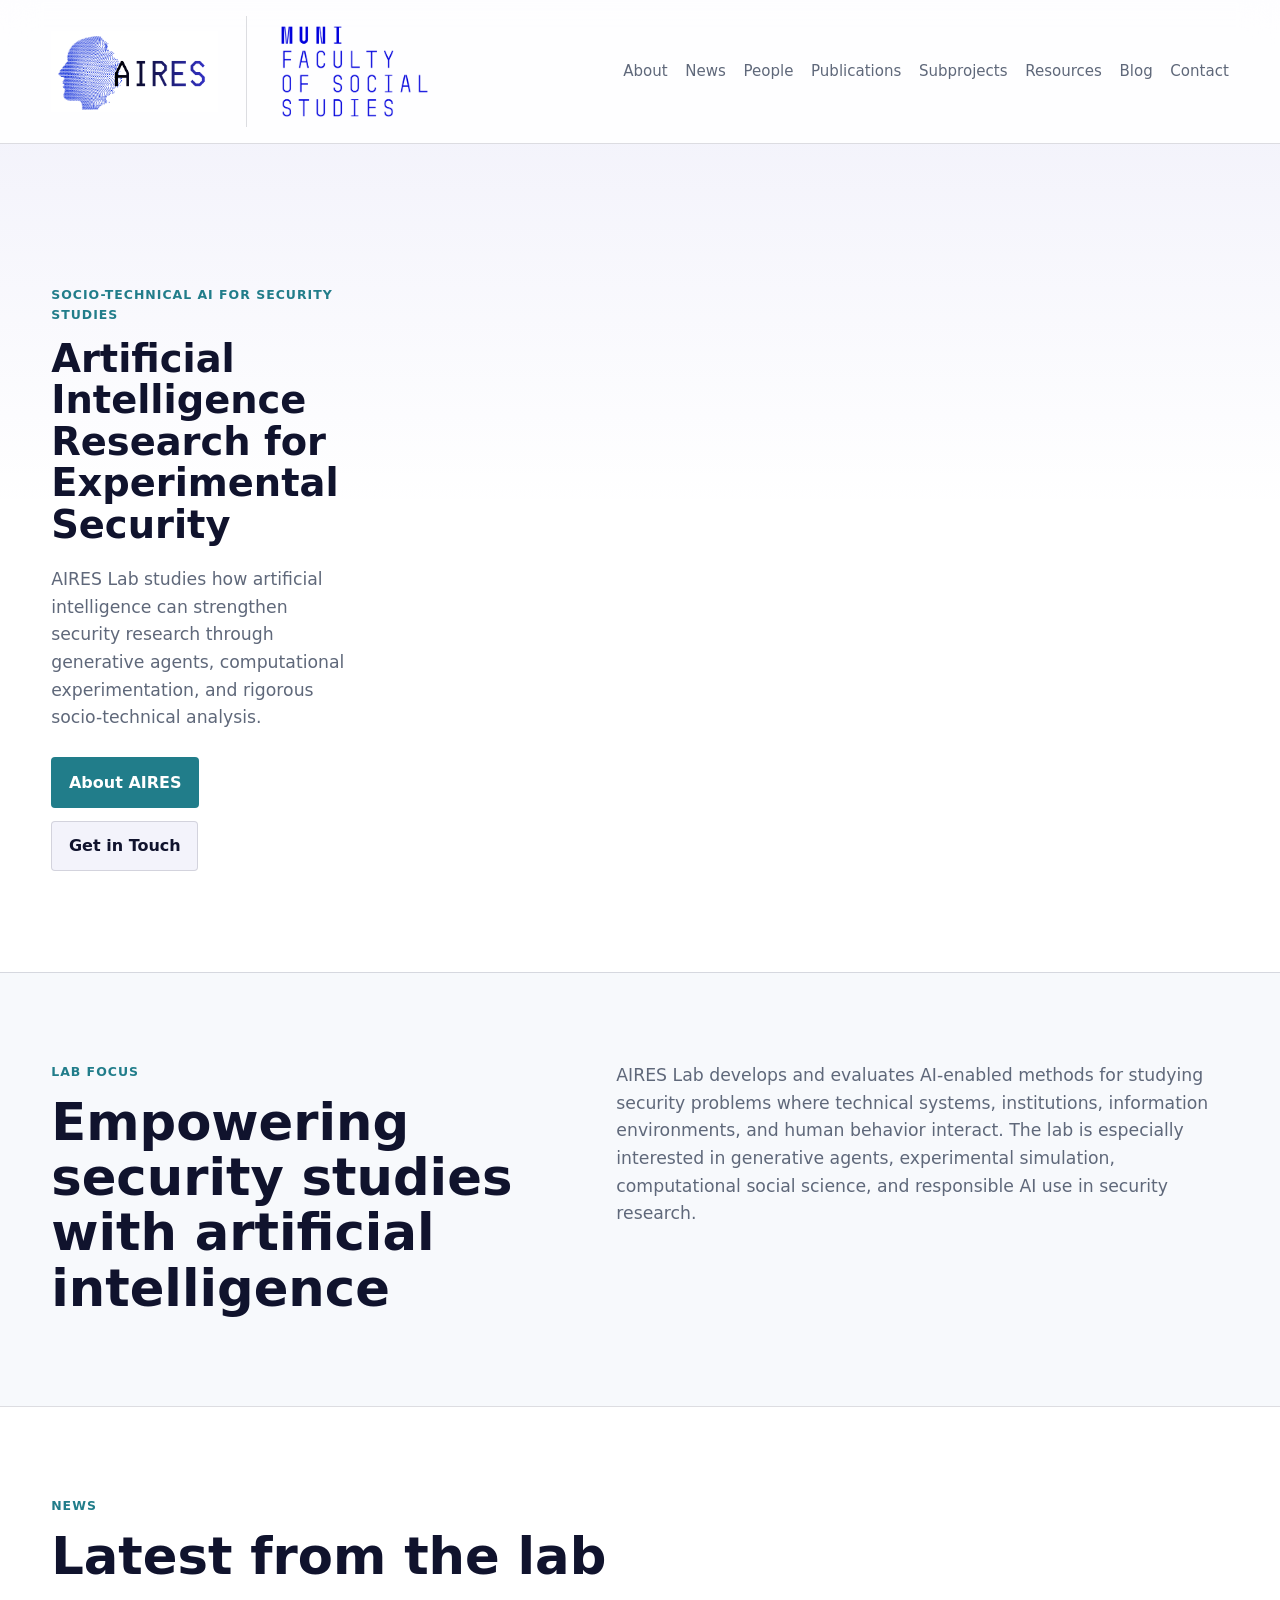
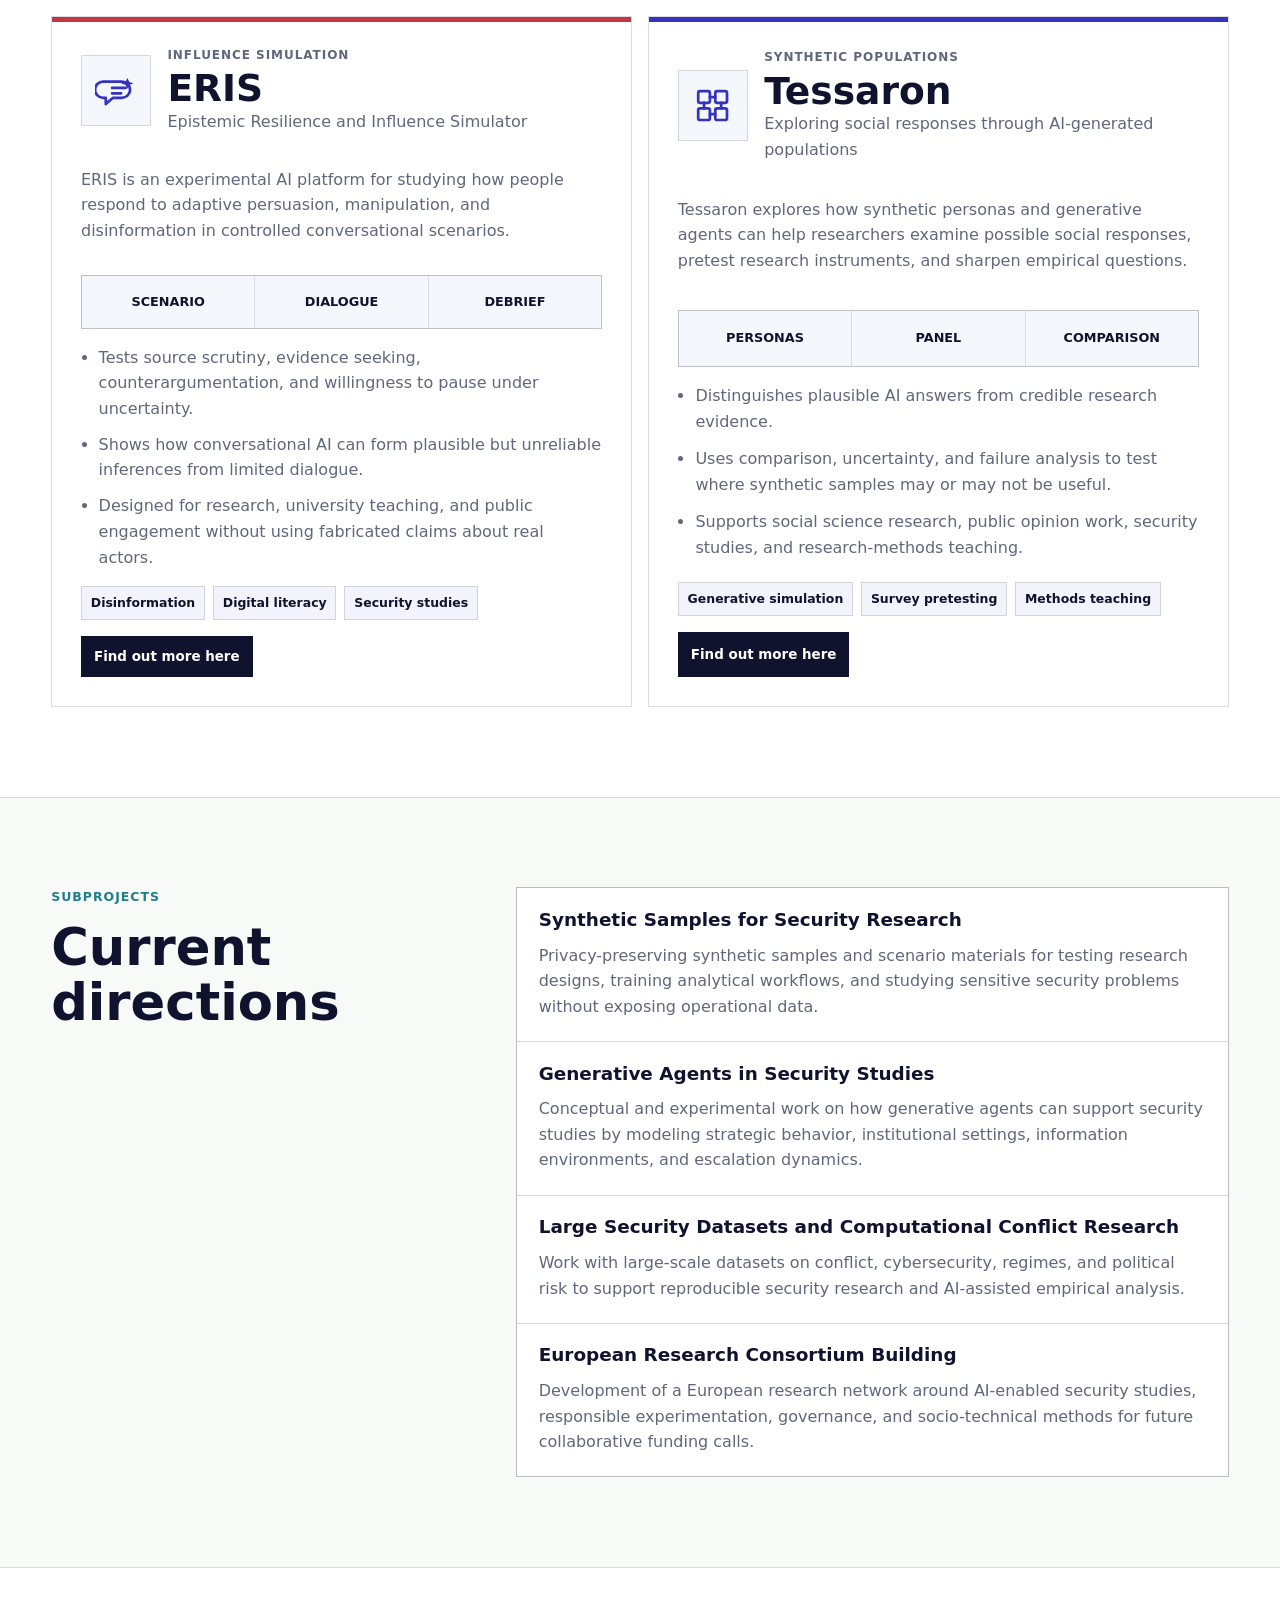
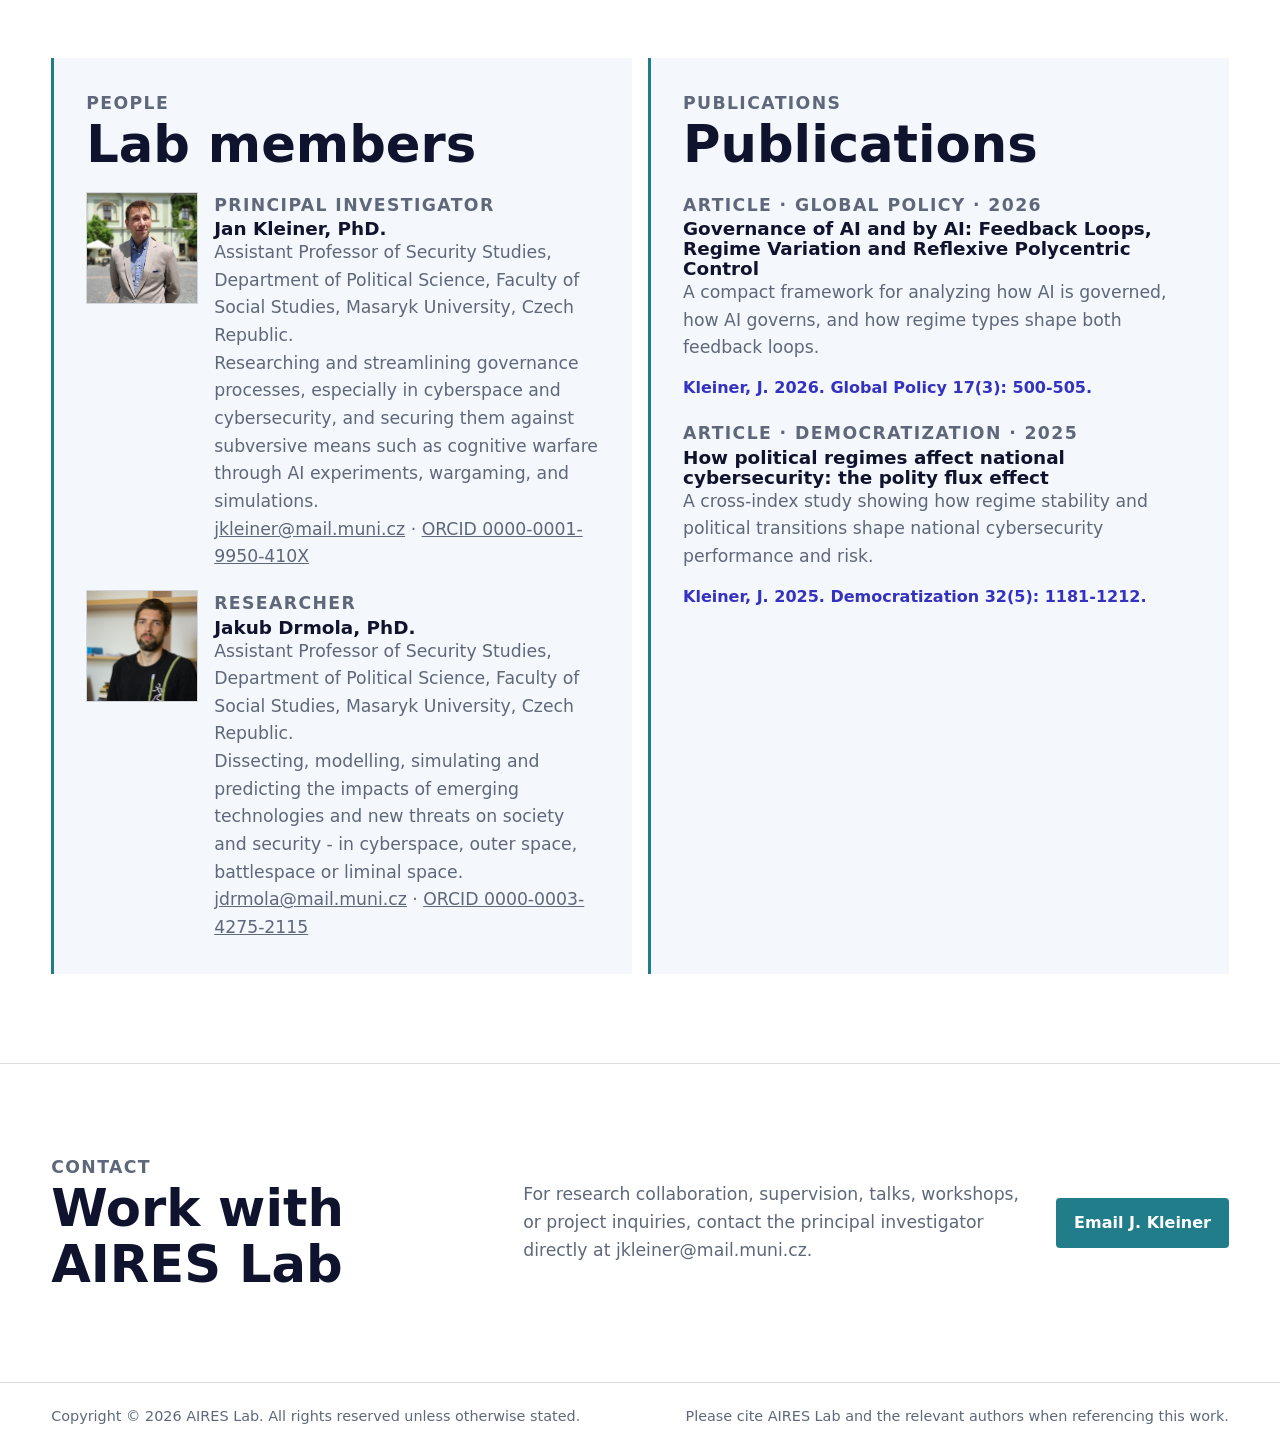
==== commit 84a7bedd: "Add Jakub Drmola to lab members" ====
--- a/index.html
+++ b/index.html
@@ -231,6 +231,30 @@
               </p>
             </div>
           </article>
+          <article class="member-card">
+            <img
+              class="member-photo"
+              src="assets/images/photo_Drmola.jpg"
+              alt="Jakub Drmola, PhD."
+            >
+            <div>
+              <p class="member-role">Researcher</p>
+              <h3>Jakub Drmola, PhD.</h3>
+              <p>
+                Assistant Professor of Security Studies, Department of Political
+                Science, Faculty of Social Studies, Masaryk University, Czech Republic.
+              </p>
+              <p>
+                Dissecting, modelling, simulating and predicting the impacts of
+                emerging technologies and new threats on society and security - in
+                cyberspace, outer space, battlespace or liminal space.
+              </p>
+              <p>
+                <a href="mailto:jdrmola@mail.muni.cz">jdrmola@mail.muni.cz</a>
+                &middot; <a href="https://orcid.org/0000-0003-4275-2115" rel="noopener">ORCID 0000-0003-4275-2115</a>
+              </p>
+            </div>
+          </article>
         </div>
         <div id="publications">
           <p class="eyebrow">Publications</p>
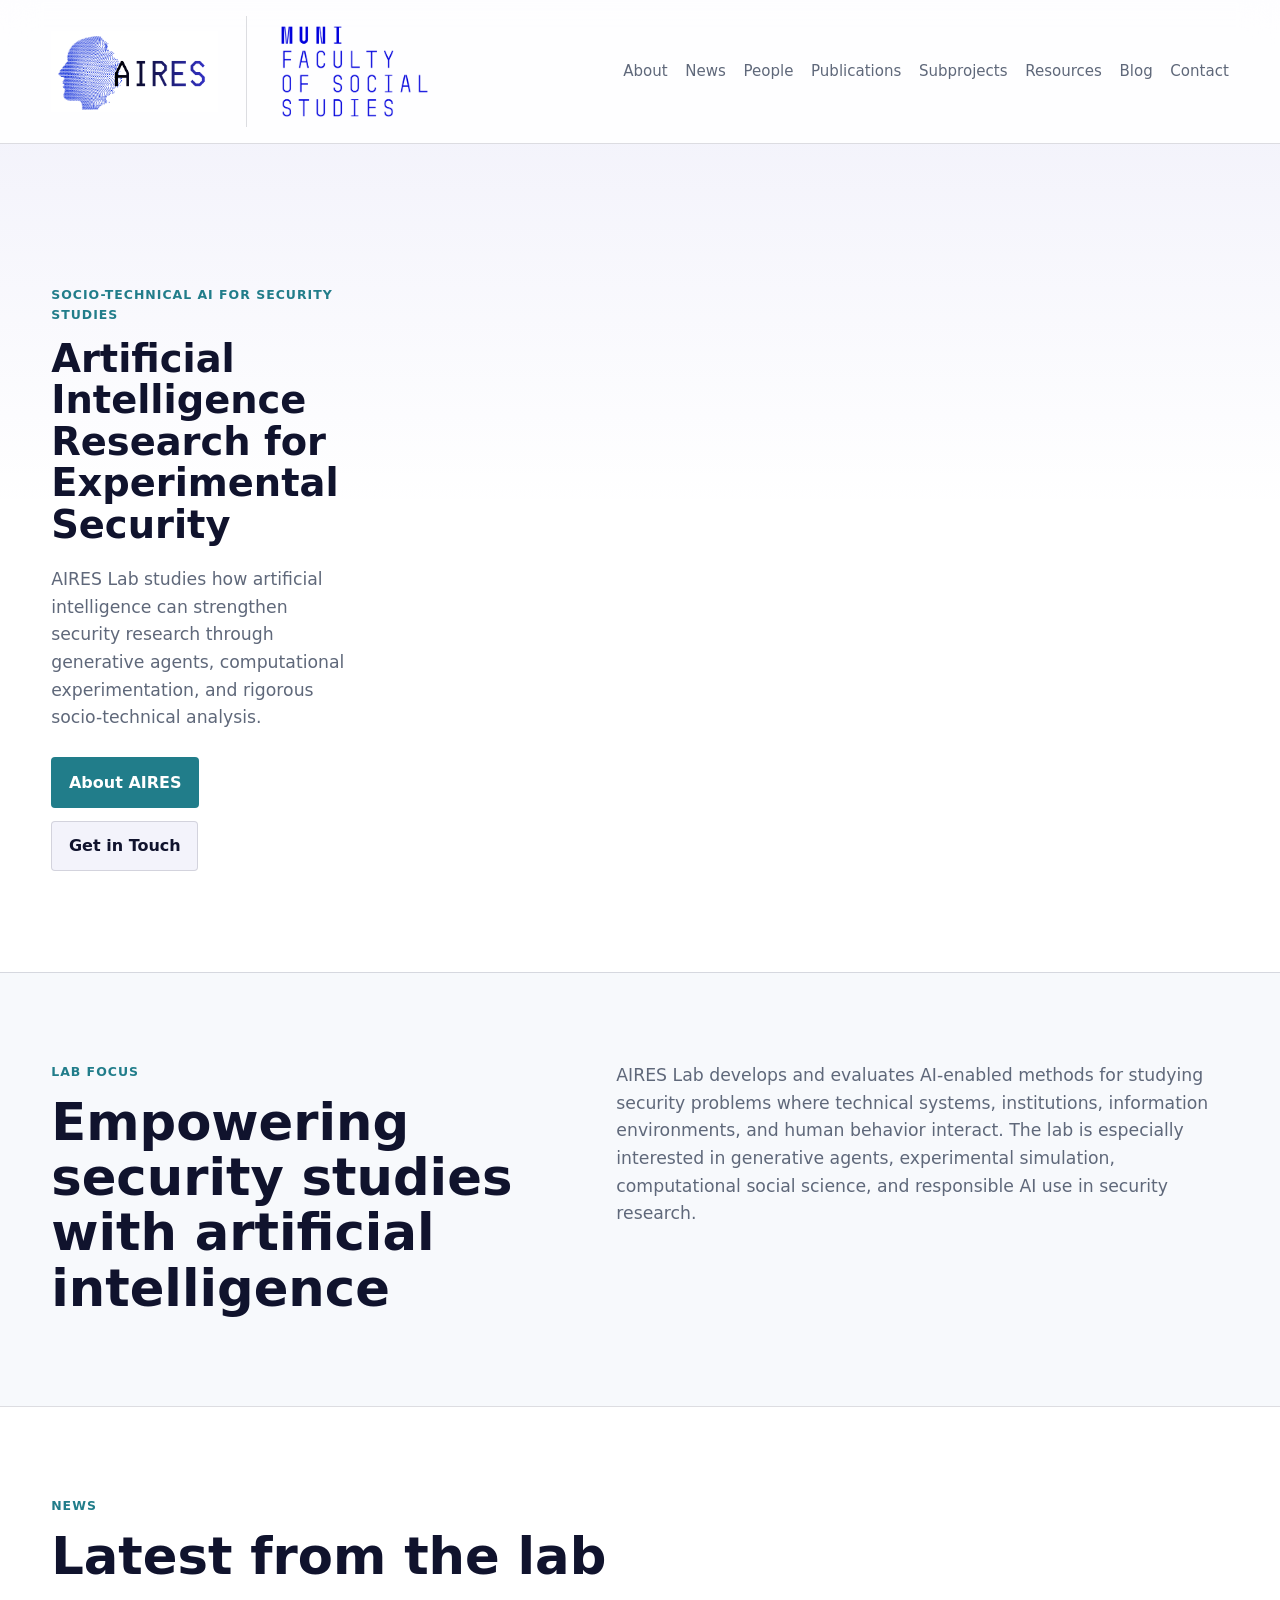
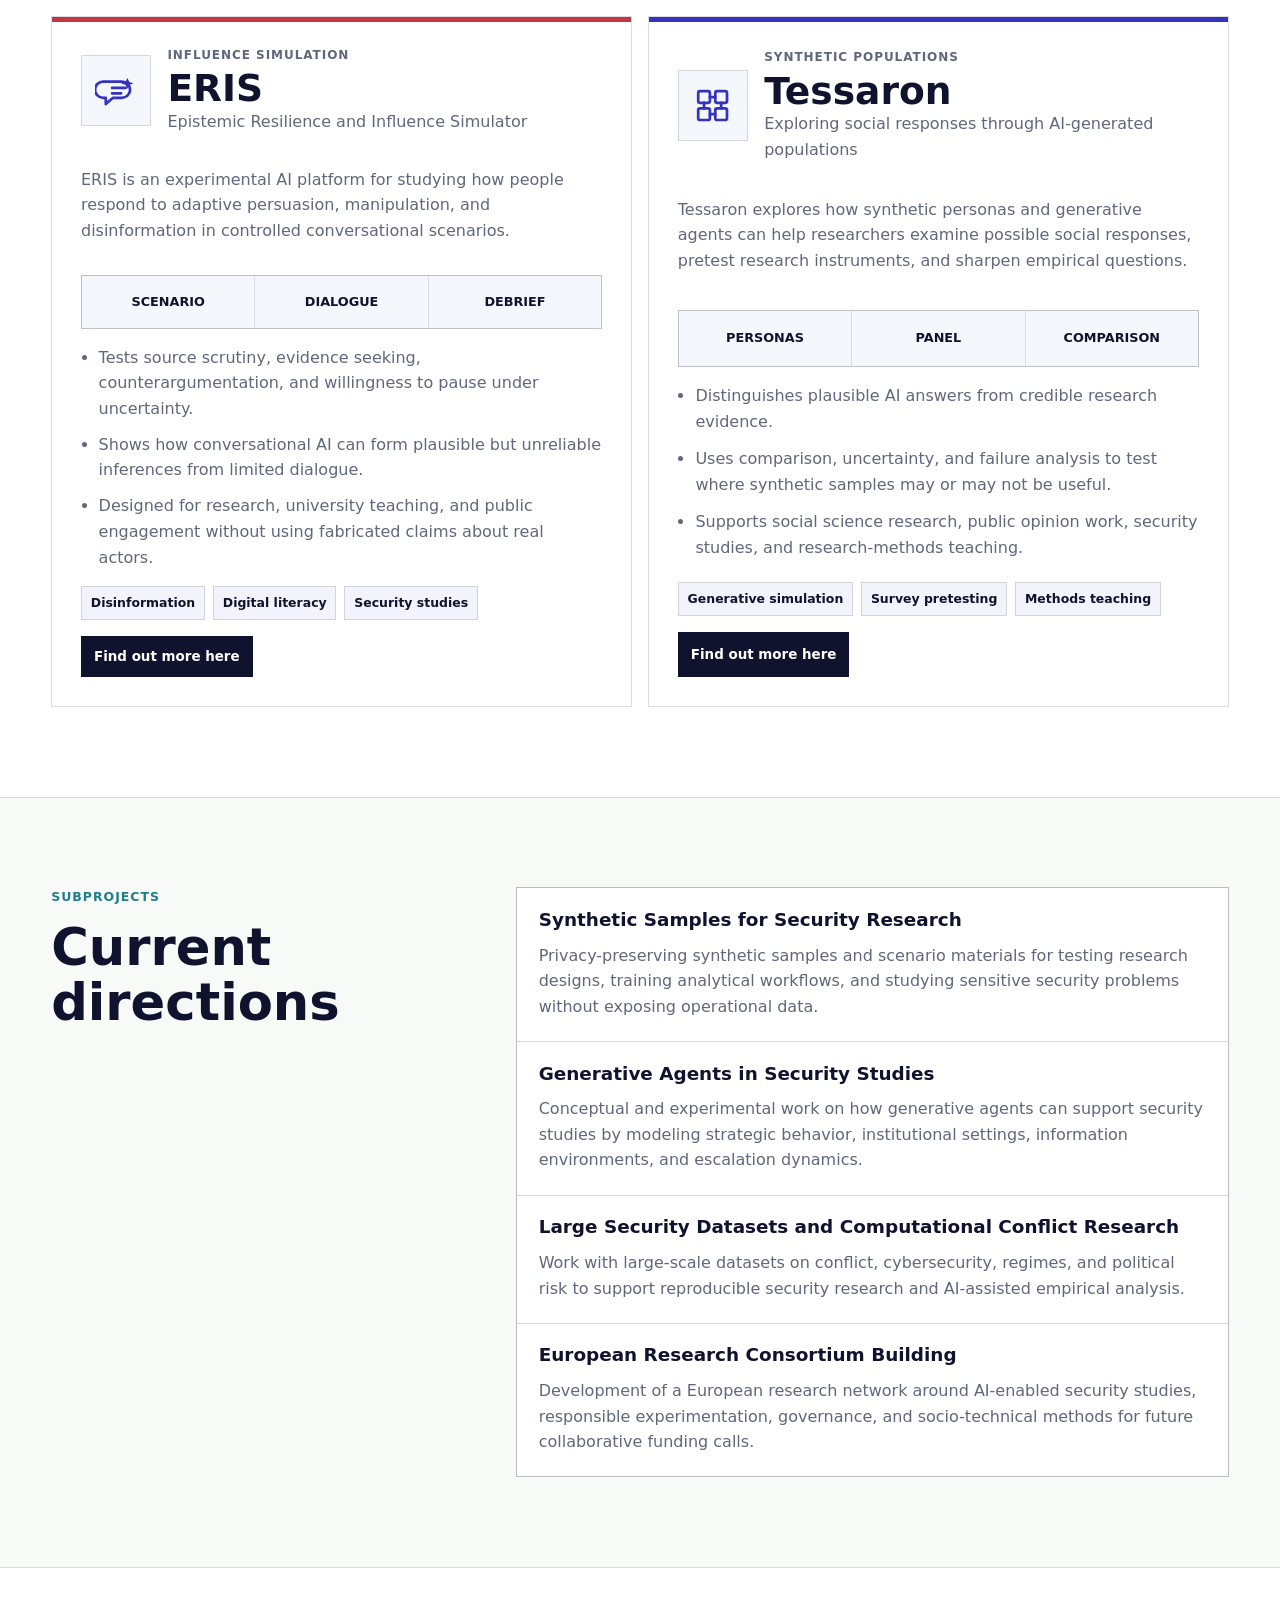
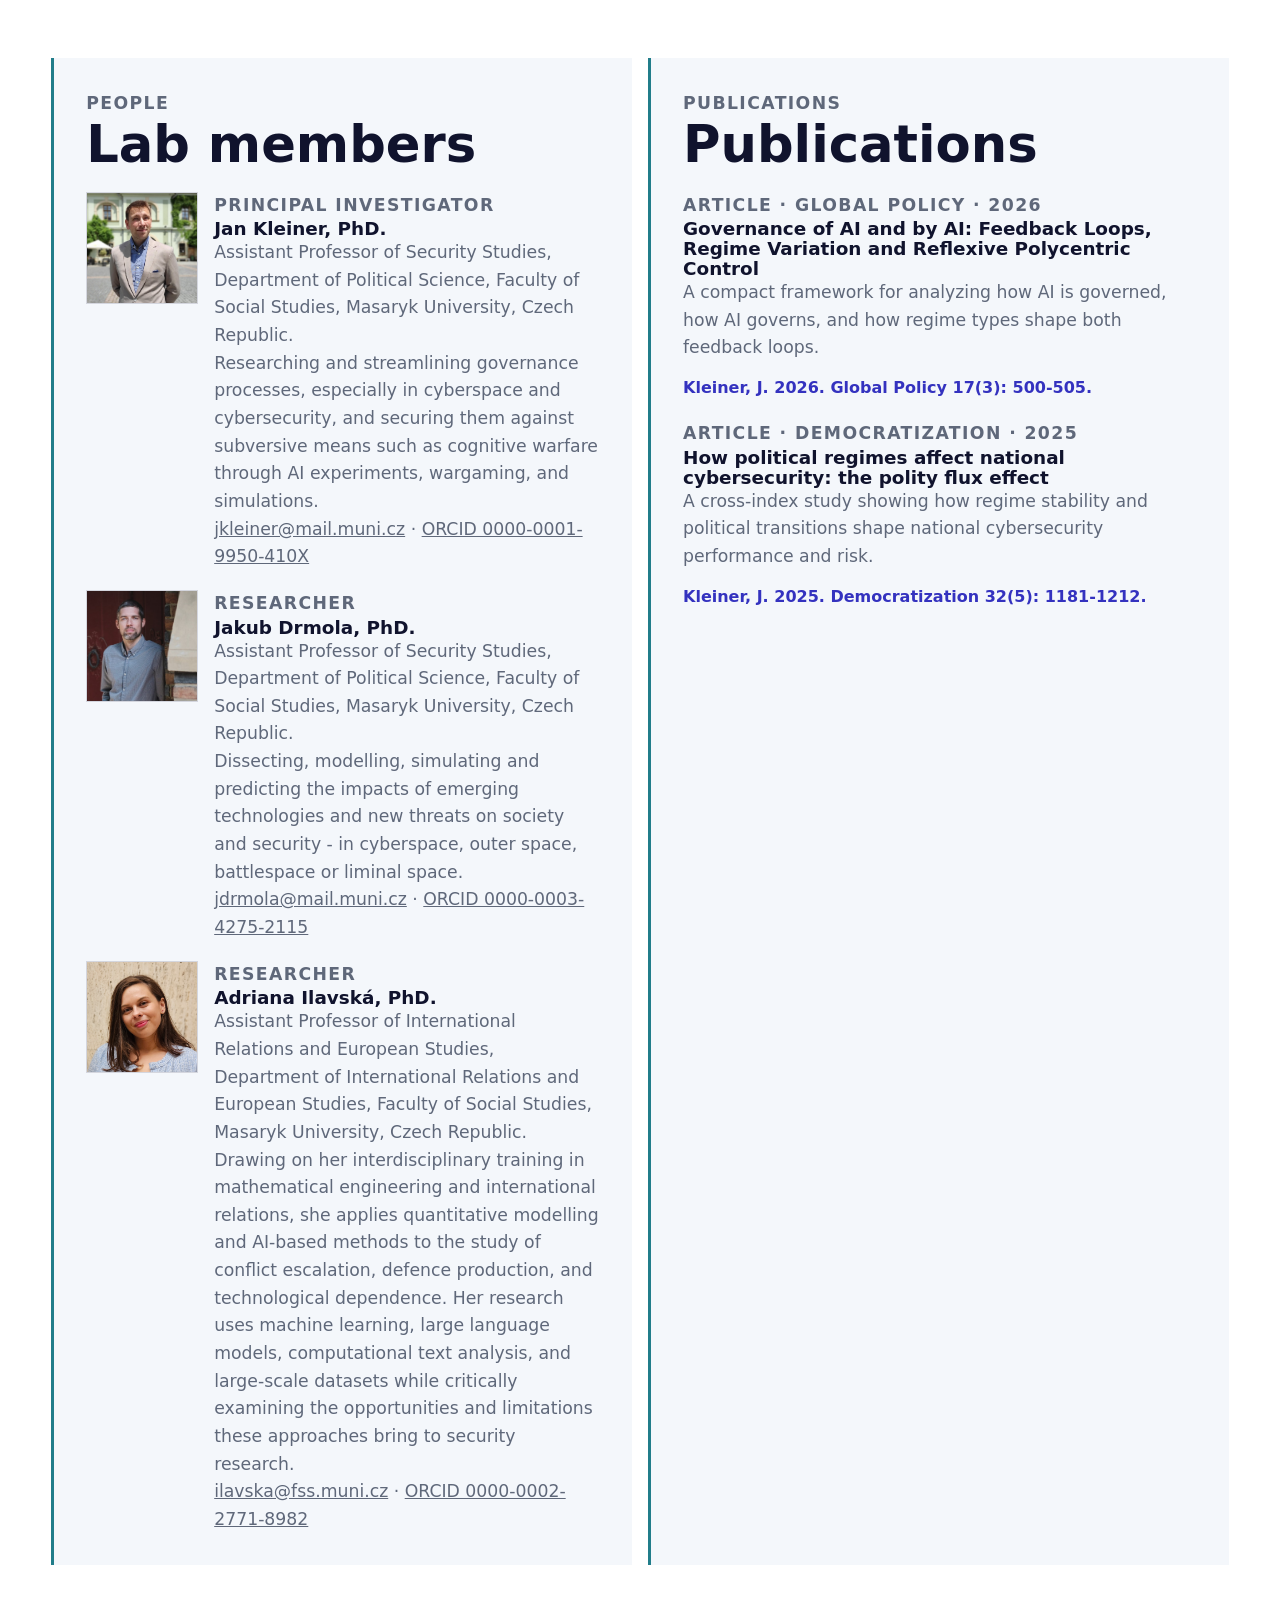
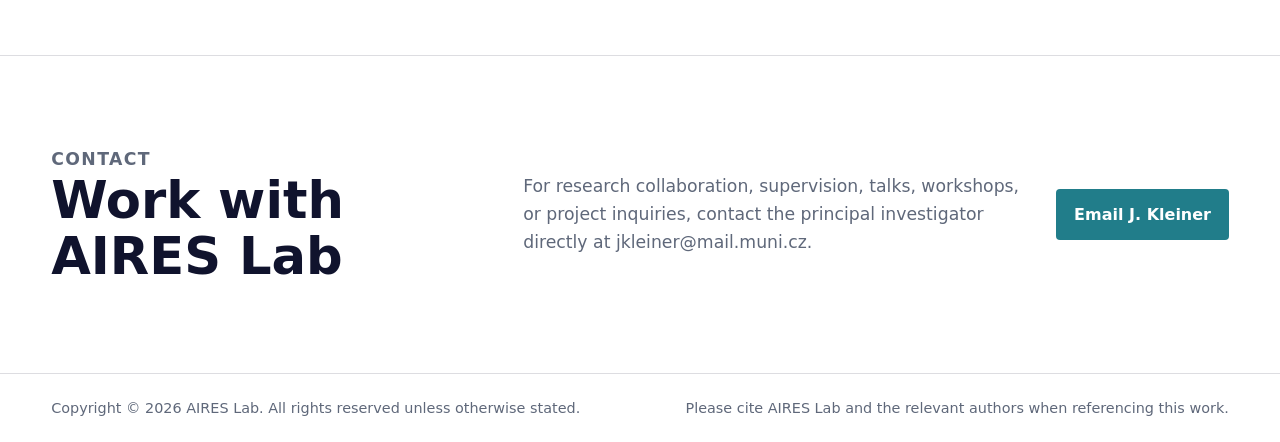
==== commit c1a5aa13: "Update lab member profiles" ====
--- a/index.html
+++ b/index.html
@@ -234,7 +234,7 @@
           <article class="member-card">
             <img
               class="member-photo"
-              src="assets/images/photo_Drmola.jpg"
+              src="assets/images/photo_Drmola.png"
               alt="Jakub Drmola, PhD."
             >
             <div>
@@ -252,6 +252,35 @@
               <p>
                 <a href="mailto:jdrmola@mail.muni.cz">jdrmola@mail.muni.cz</a>
                 &middot; <a href="https://orcid.org/0000-0003-4275-2115" rel="noopener">ORCID 0000-0003-4275-2115</a>
+              </p>
+            </div>
+          </article>
+          <article class="member-card">
+            <img
+              class="member-photo"
+              src="assets/images/Ilavska_photo.png"
+              alt="Adriana Ilavská, PhD."
+            >
+            <div>
+              <p class="member-role">Researcher</p>
+              <h3>Adriana Ilavská, PhD.</h3>
+              <p>
+                Assistant Professor of International Relations and European Studies,
+                Department of International Relations and European Studies, Faculty
+                of Social Studies, Masaryk University, Czech Republic.
+              </p>
+              <p>
+                Drawing on her interdisciplinary training in mathematical engineering
+                and international relations, she applies quantitative modelling and
+                AI-based methods to the study of conflict escalation, defence
+                production, and technological dependence. Her research uses machine
+                learning, large language models, computational text analysis, and
+                large-scale datasets while critically examining the opportunities and
+                limitations these approaches bring to security research.
+              </p>
+              <p>
+                <a href="mailto:ilavska@fss.muni.cz">ilavska@fss.muni.cz</a>
+                &middot; <a href="https://orcid.org/0000-0002-2771-8982" rel="noopener">ORCID 0000-0002-2771-8982</a>
               </p>
             </div>
           </article>
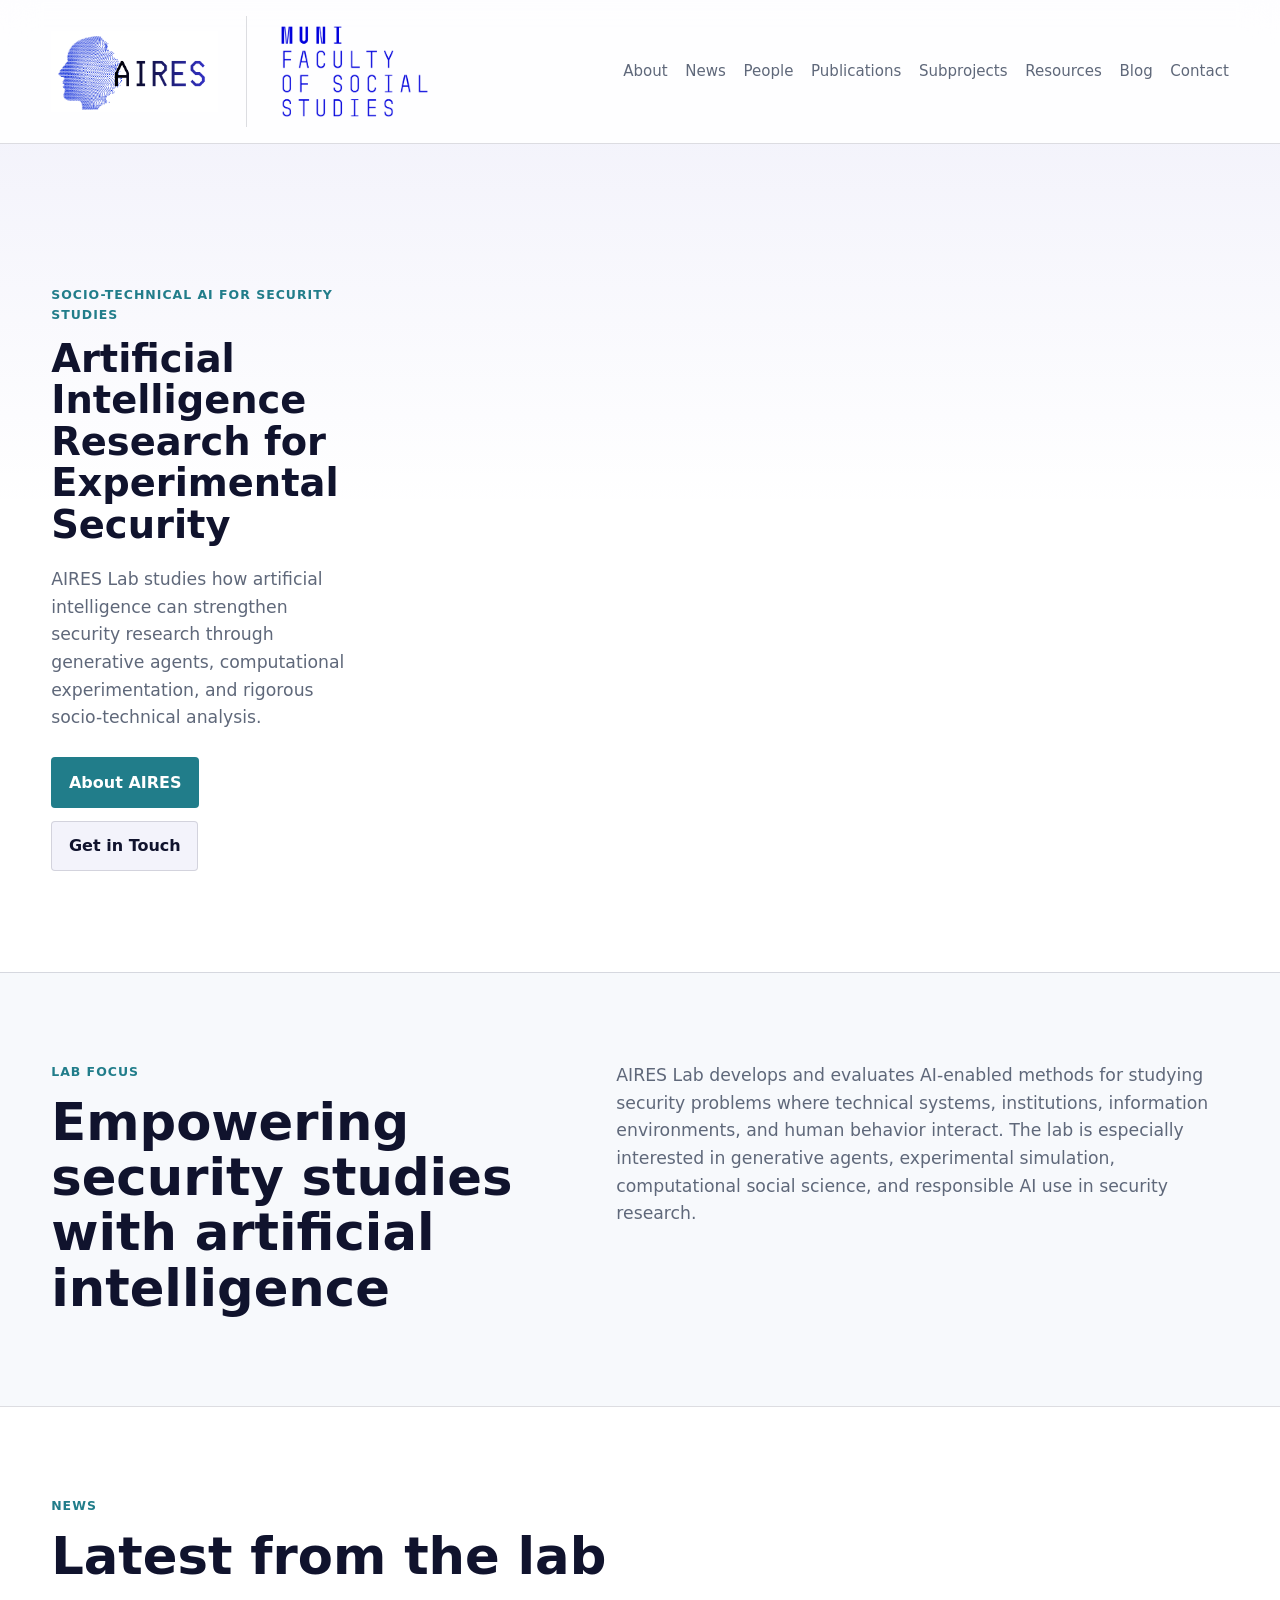
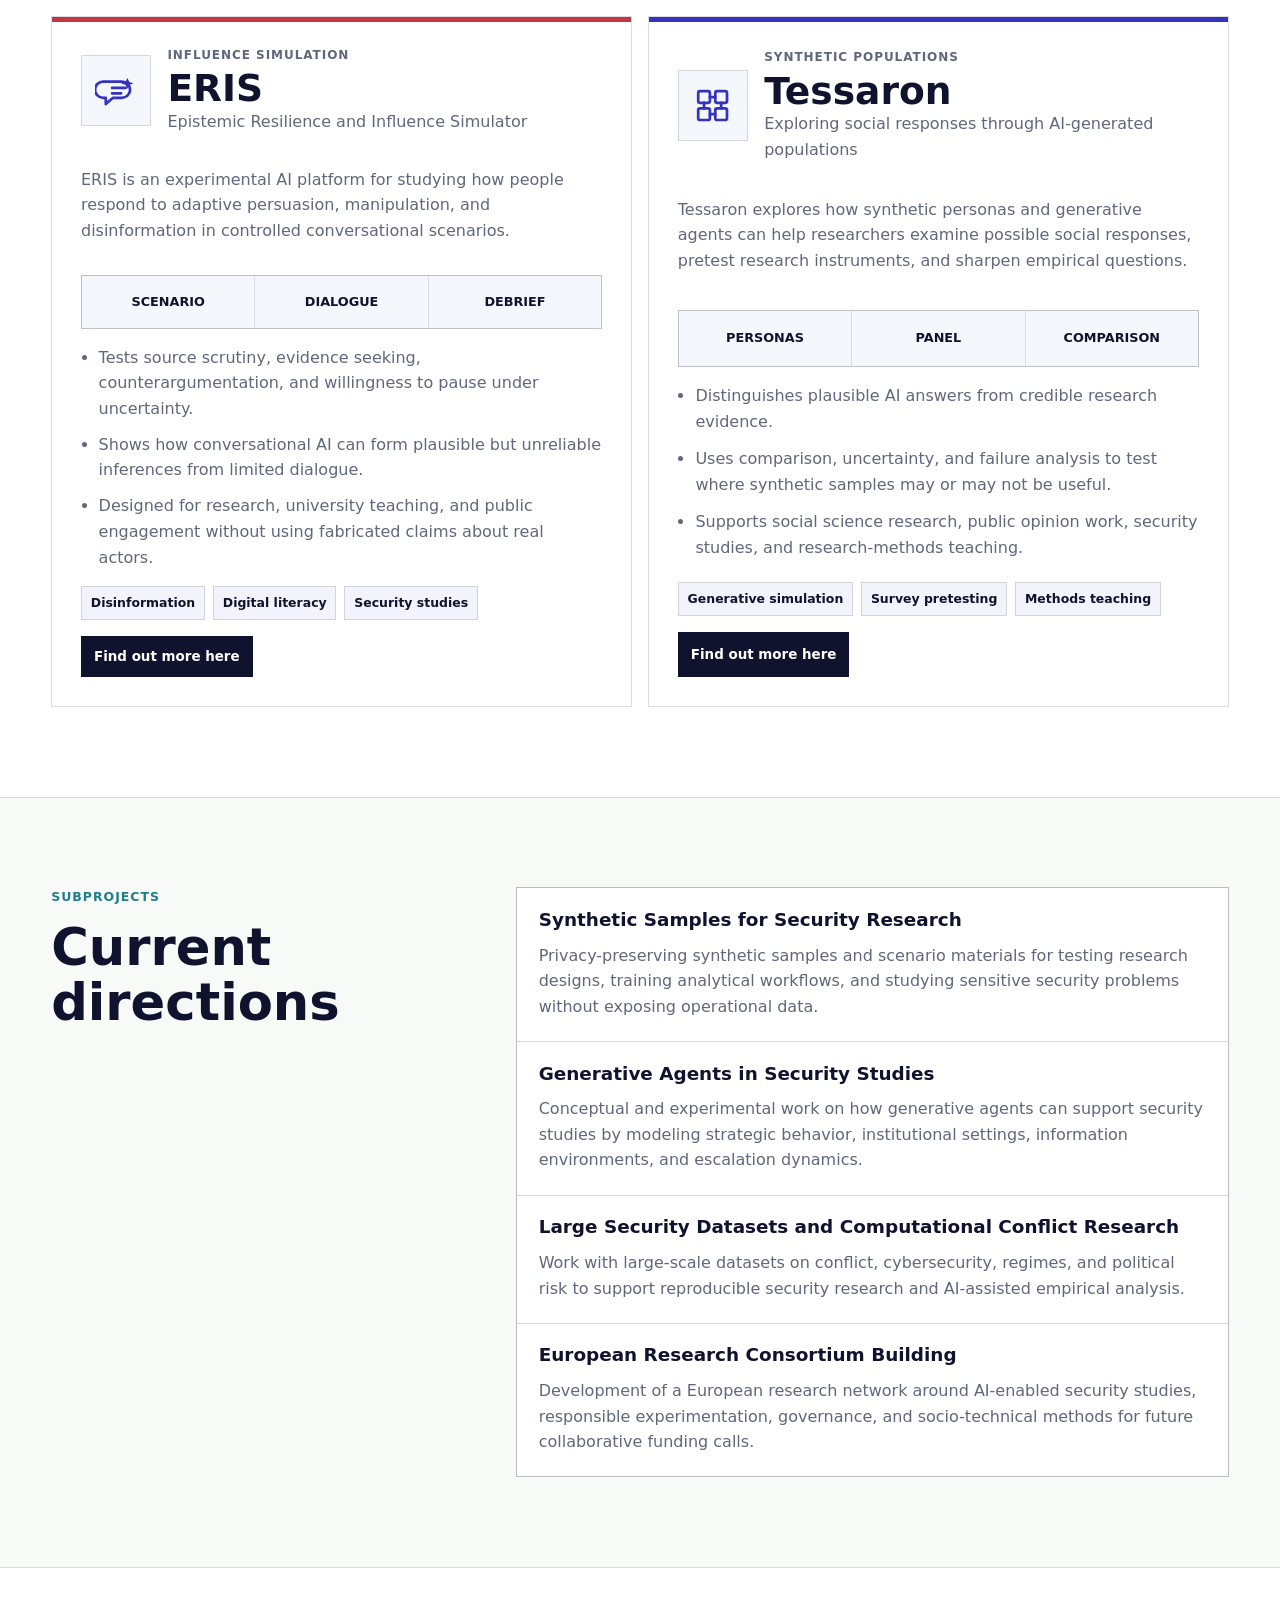
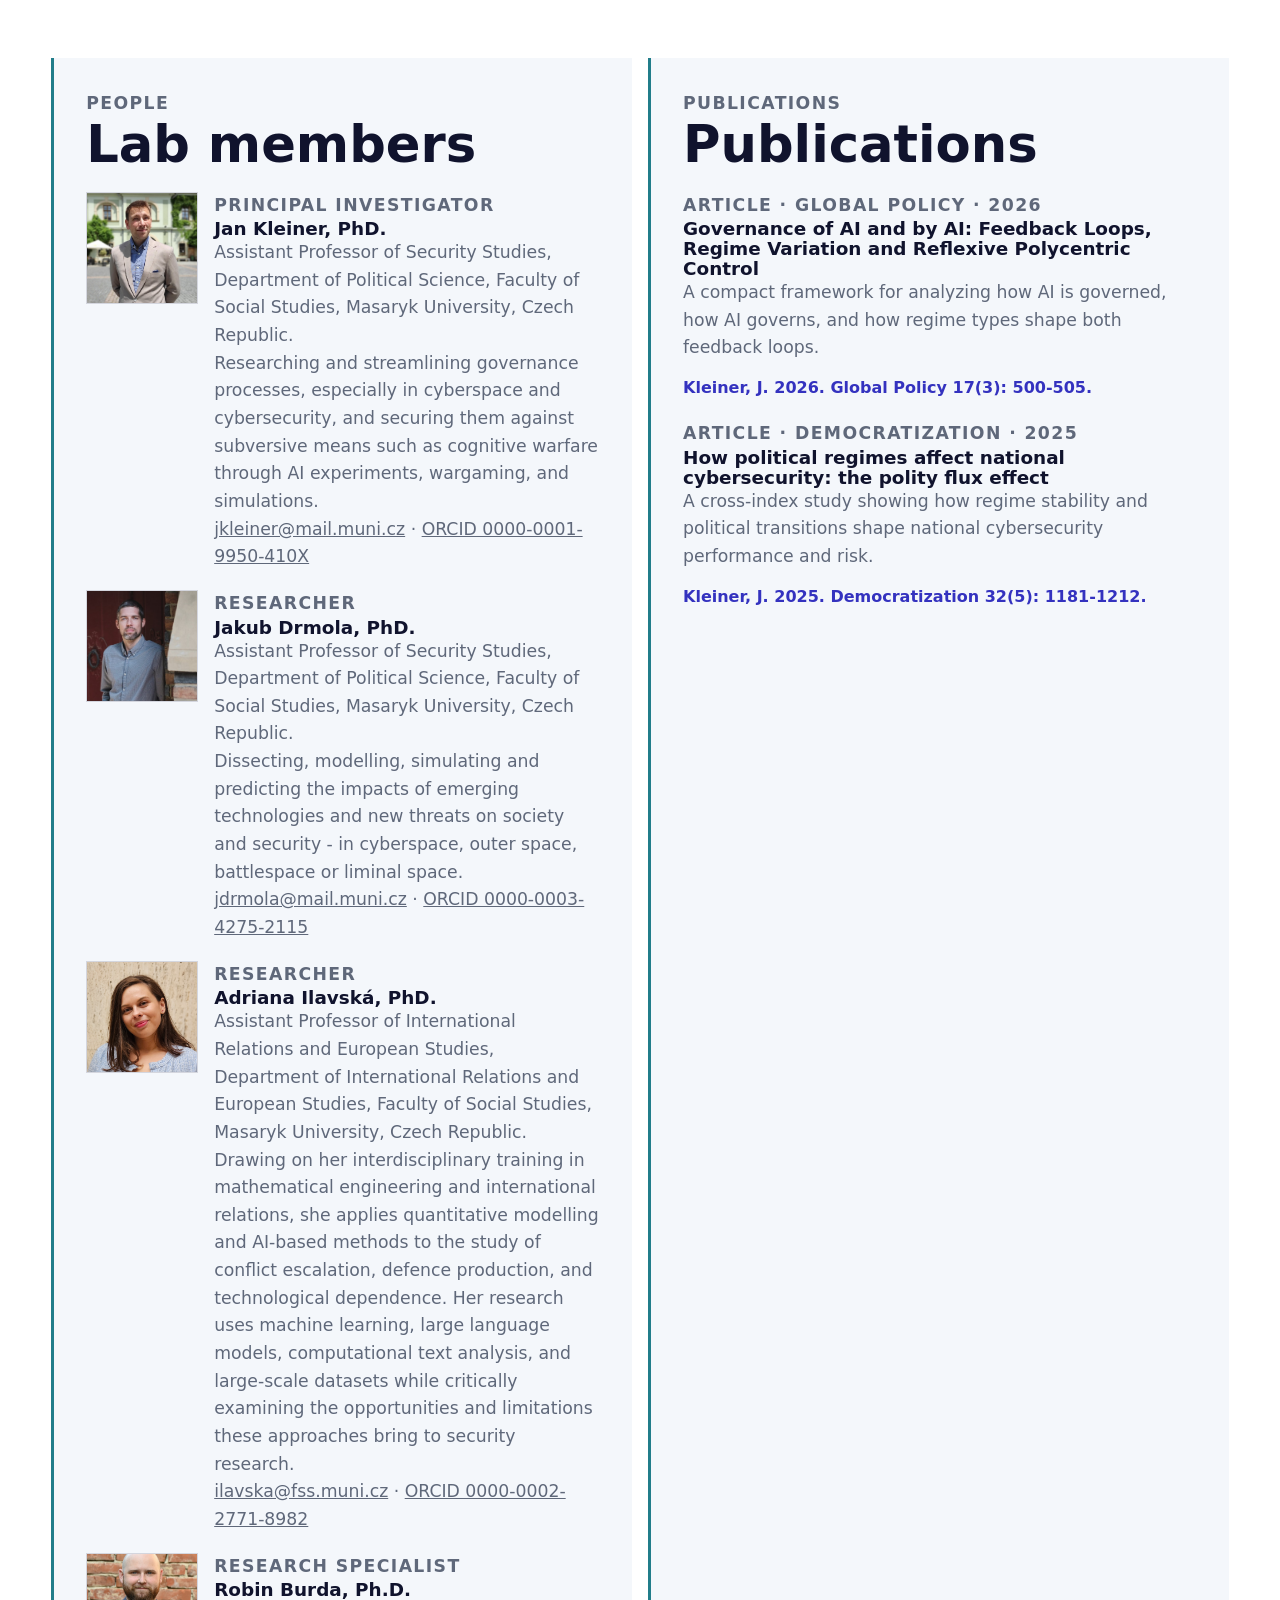
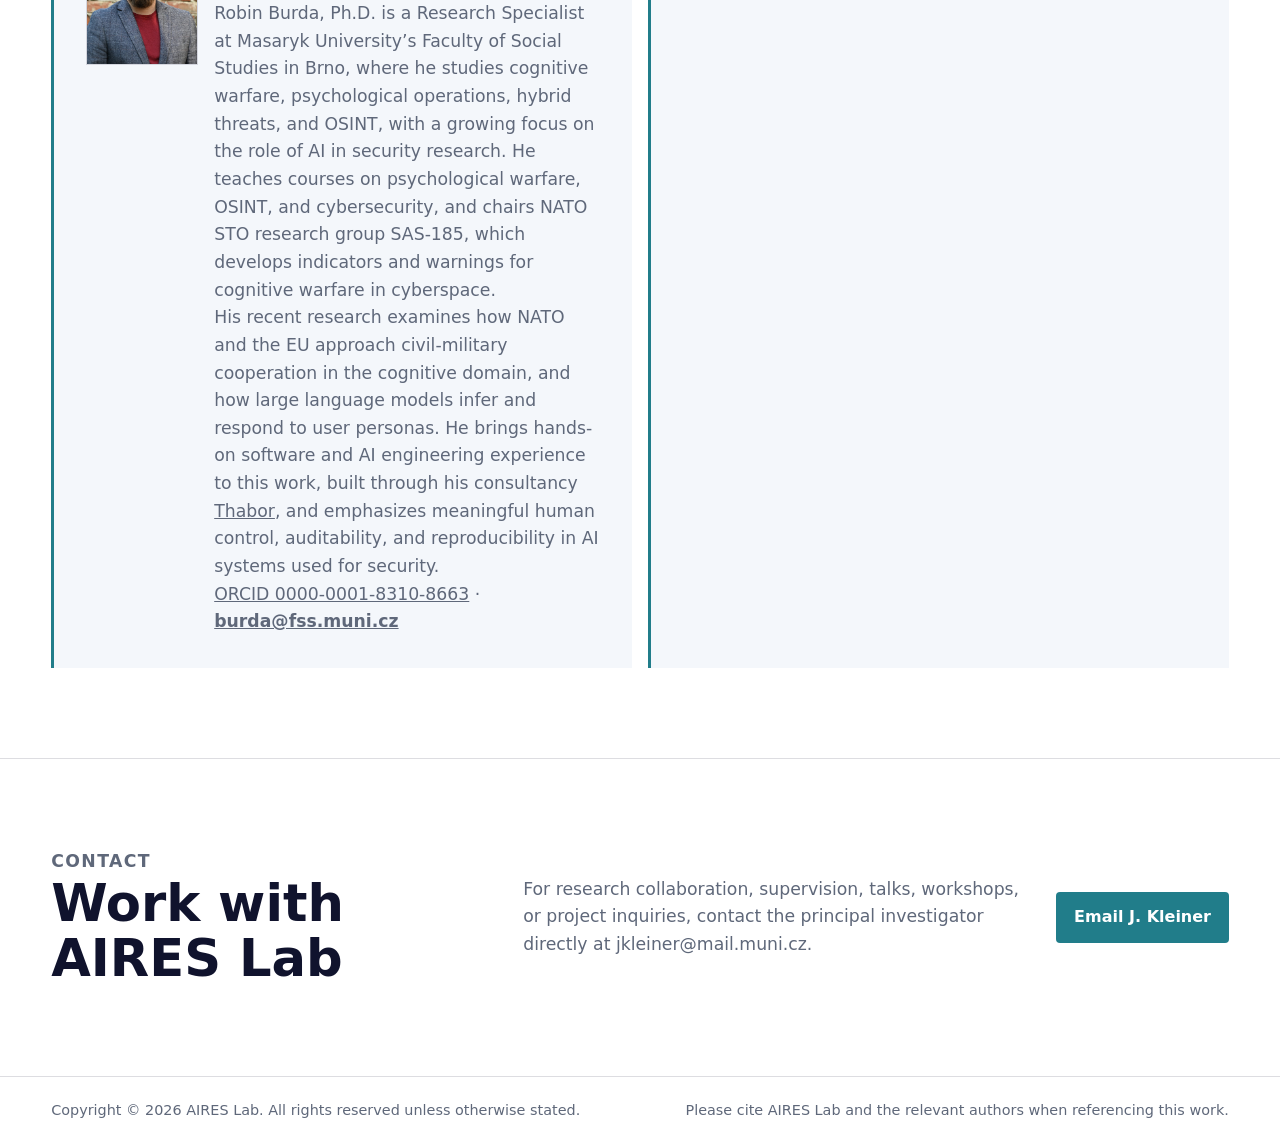
==== commit bf379c9c: "Add Robin Burda profile with photo and Thabor link" ====
--- a/index.html
+++ b/index.html
@@ -284,6 +284,40 @@
               </p>
             </div>
           </article>
+          <article class="member-card">
+            <img
+              class="member-photo"
+              src="assets/images/photo_Burda.jpg"
+              alt="Robin Burda, Ph.D."
+              loading="lazy"
+            >
+            <div>
+              <p class="member-role">Research Specialist</p>
+              <h3>Robin Burda, Ph.D.</h3>
+              <p>
+                Robin Burda, Ph.D. is a Research Specialist at Masaryk University’s
+                Faculty of Social Studies in Brno, where he studies cognitive warfare,
+                psychological operations, hybrid threats, and OSINT, with a growing
+                focus on the role of AI in security research. He teaches courses on
+                psychological warfare, OSINT, and cybersecurity, and chairs NATO STO
+                research group SAS-185, which develops indicators and warnings for
+                cognitive warfare in cyberspace.
+              </p>
+              <p>
+                His recent research examines how NATO and the EU approach civil-military
+                cooperation in the cognitive domain, and how large language models infer
+                and respond to user personas. He brings hands-on software and AI
+                engineering experience to this work, built through his consultancy
+                <a href="https://www.thabor.cz/" rel="noopener">Thabor</a>, and emphasizes
+                meaningful human control, auditability, and reproducibility in AI
+                systems used for security.
+              </p>
+              <p>
+                <a href="https://orcid.org/0000-0001-8310-8663" rel="noopener">ORCID 0000-0001-8310-8663</a>
+                &middot; <a href="https://is.muni.cz/auth/mail/mail_posli?to=burda%40fss.muni.cz"><strong>burda@fss.muni.cz</strong></a>
+              </p>
+            </div>
+          </article>
         </div>
         <div id="publications">
           <p class="eyebrow">Publications</p>
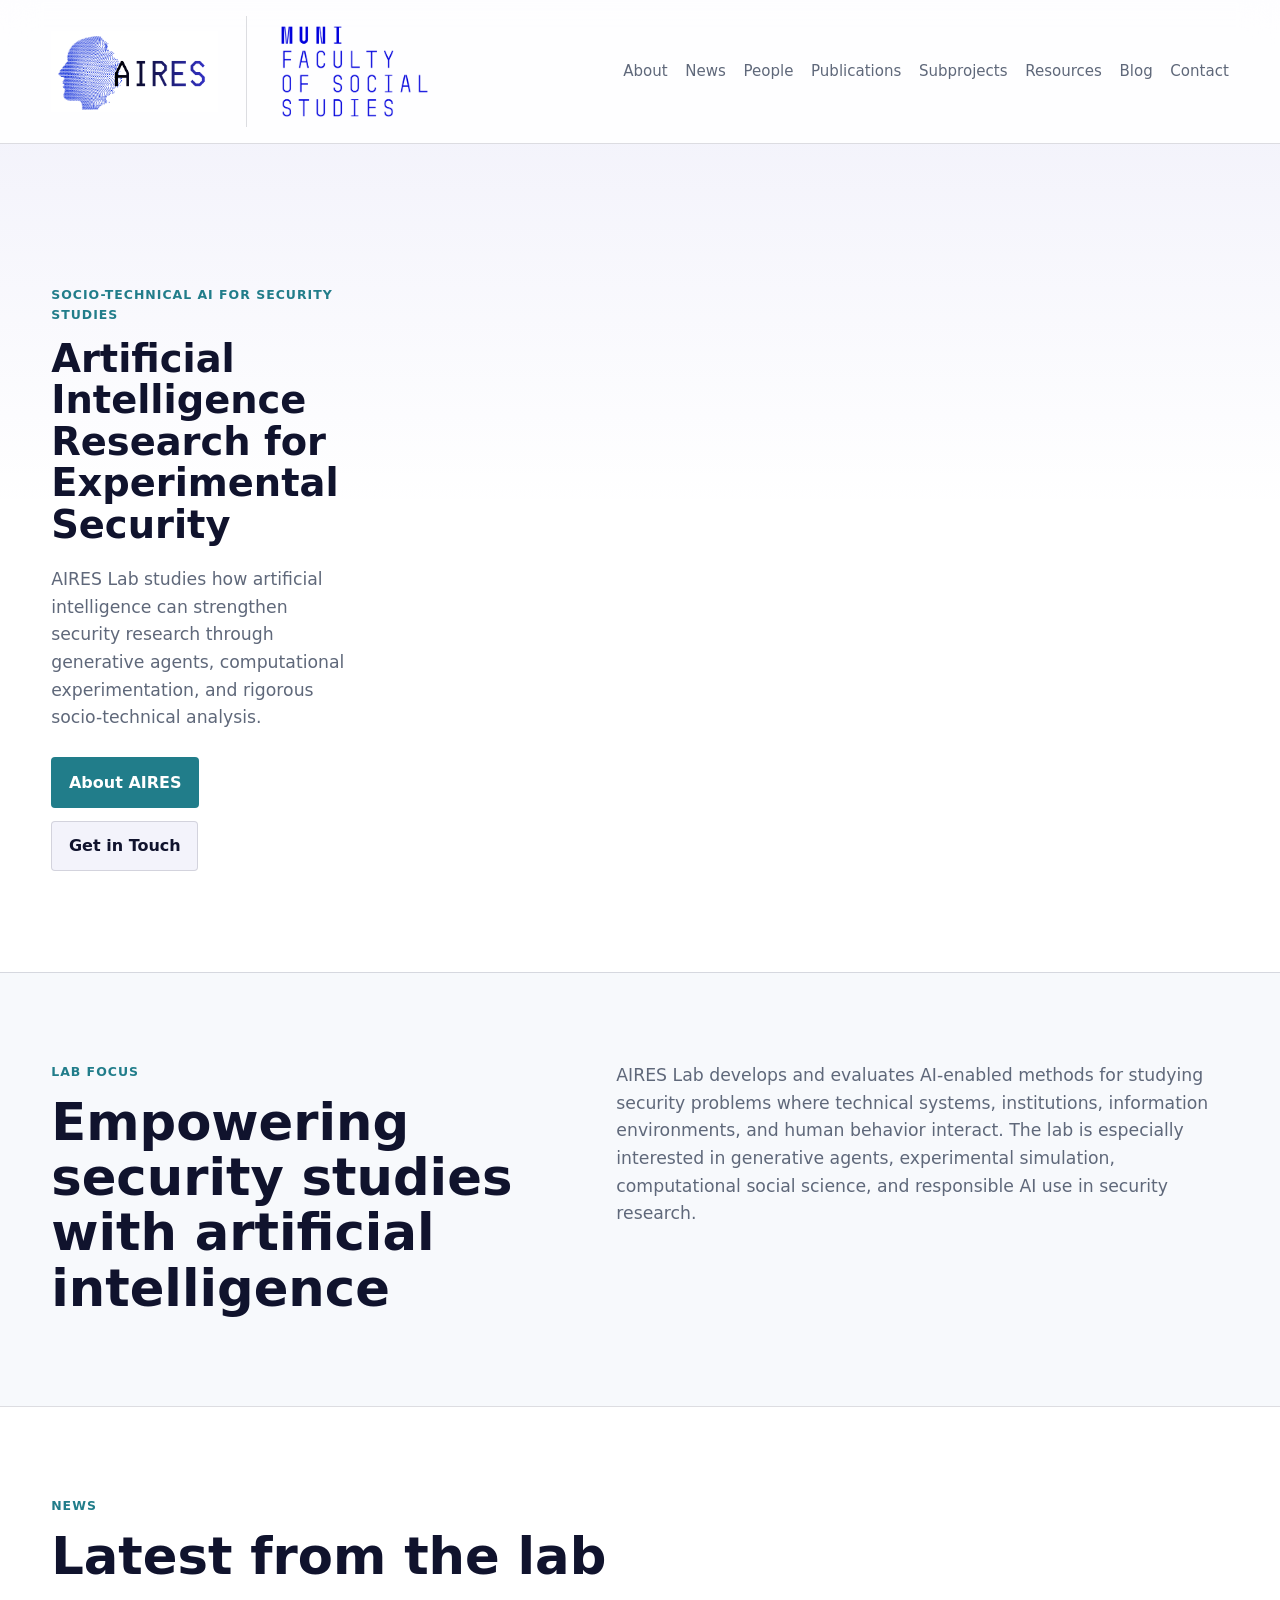
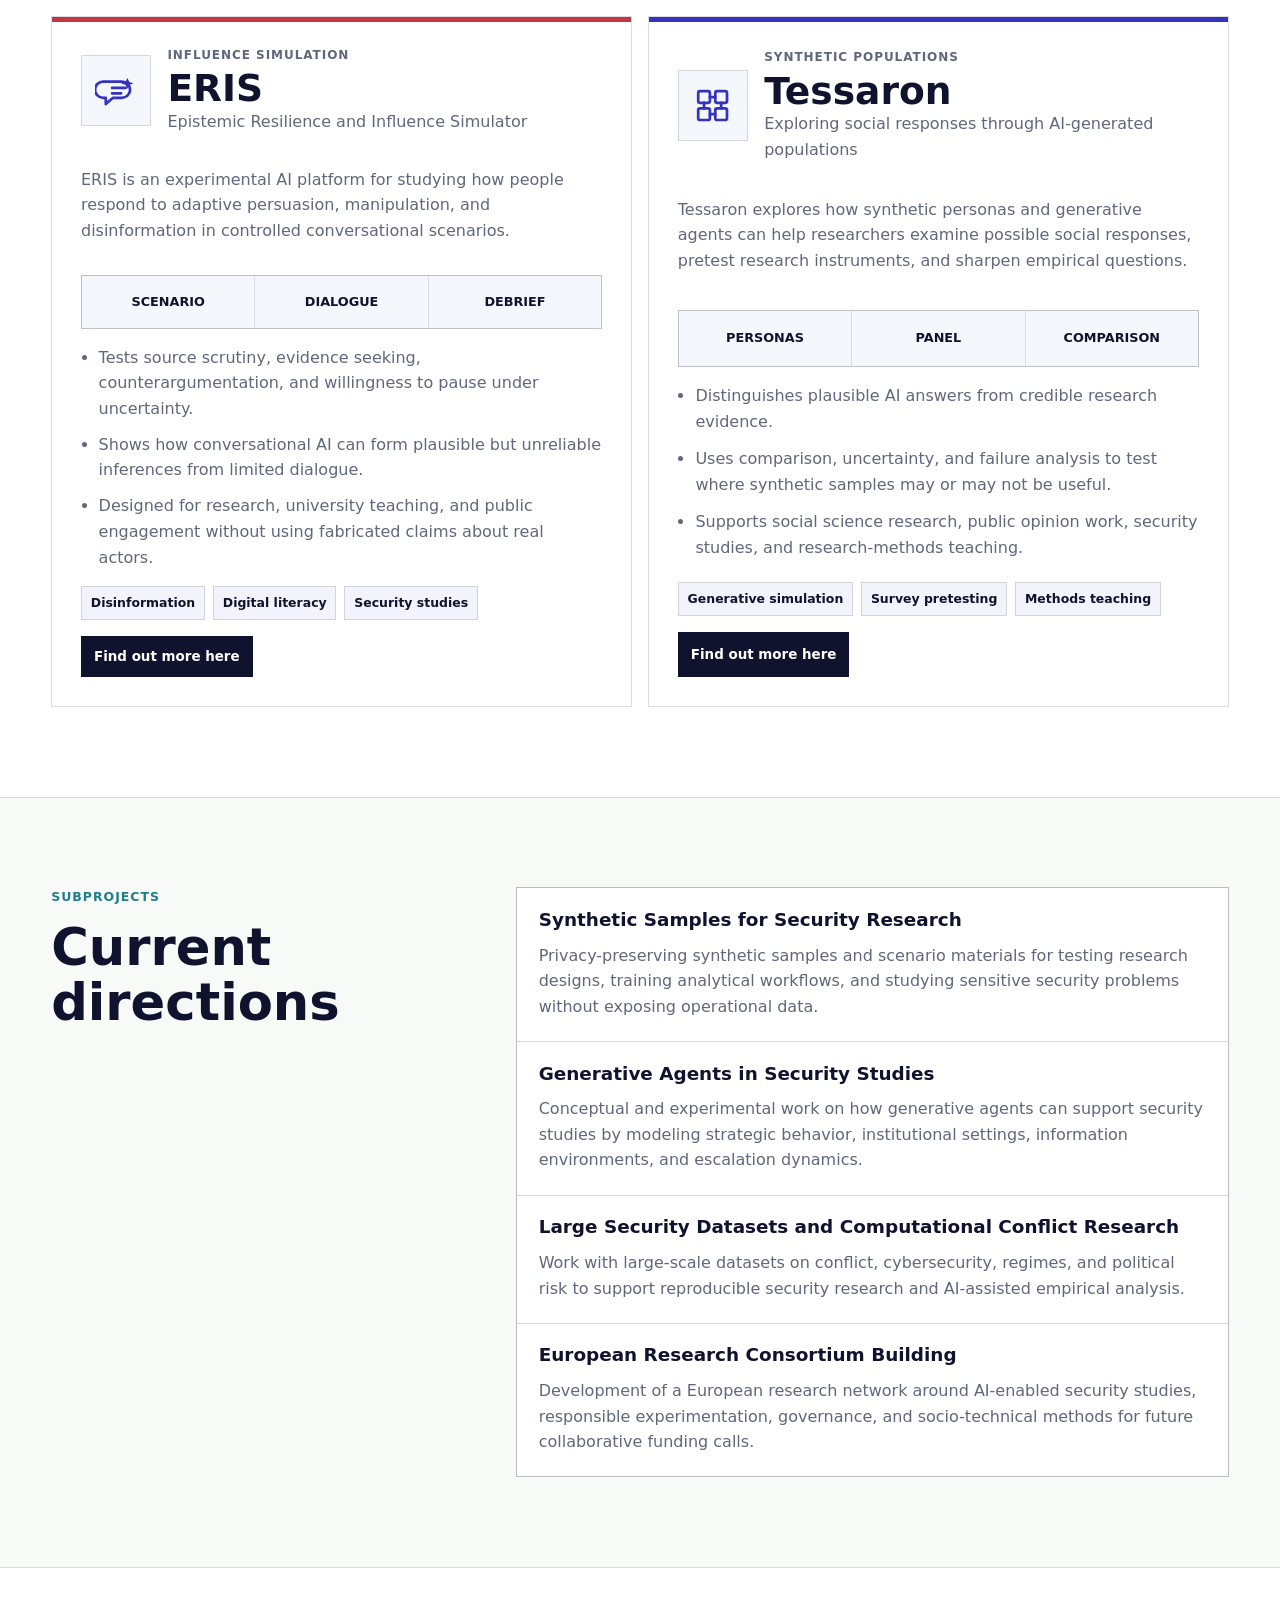
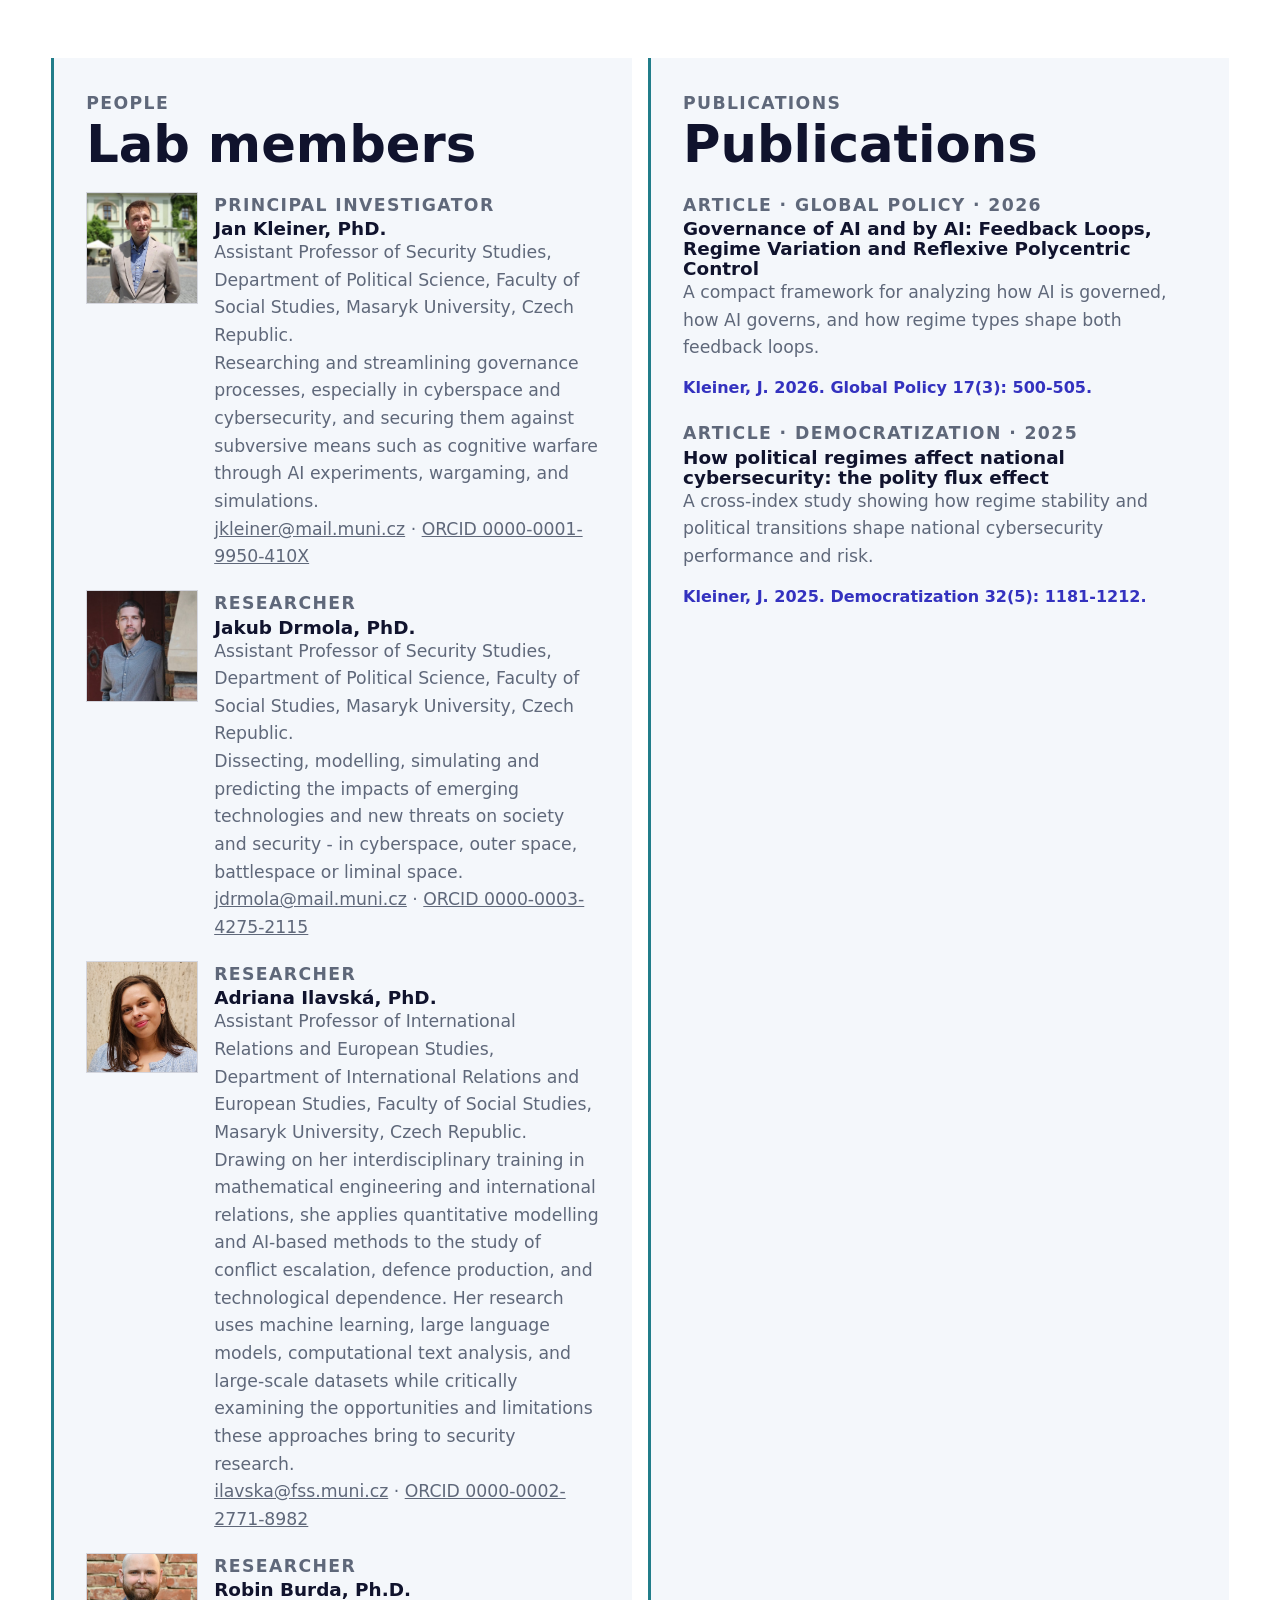
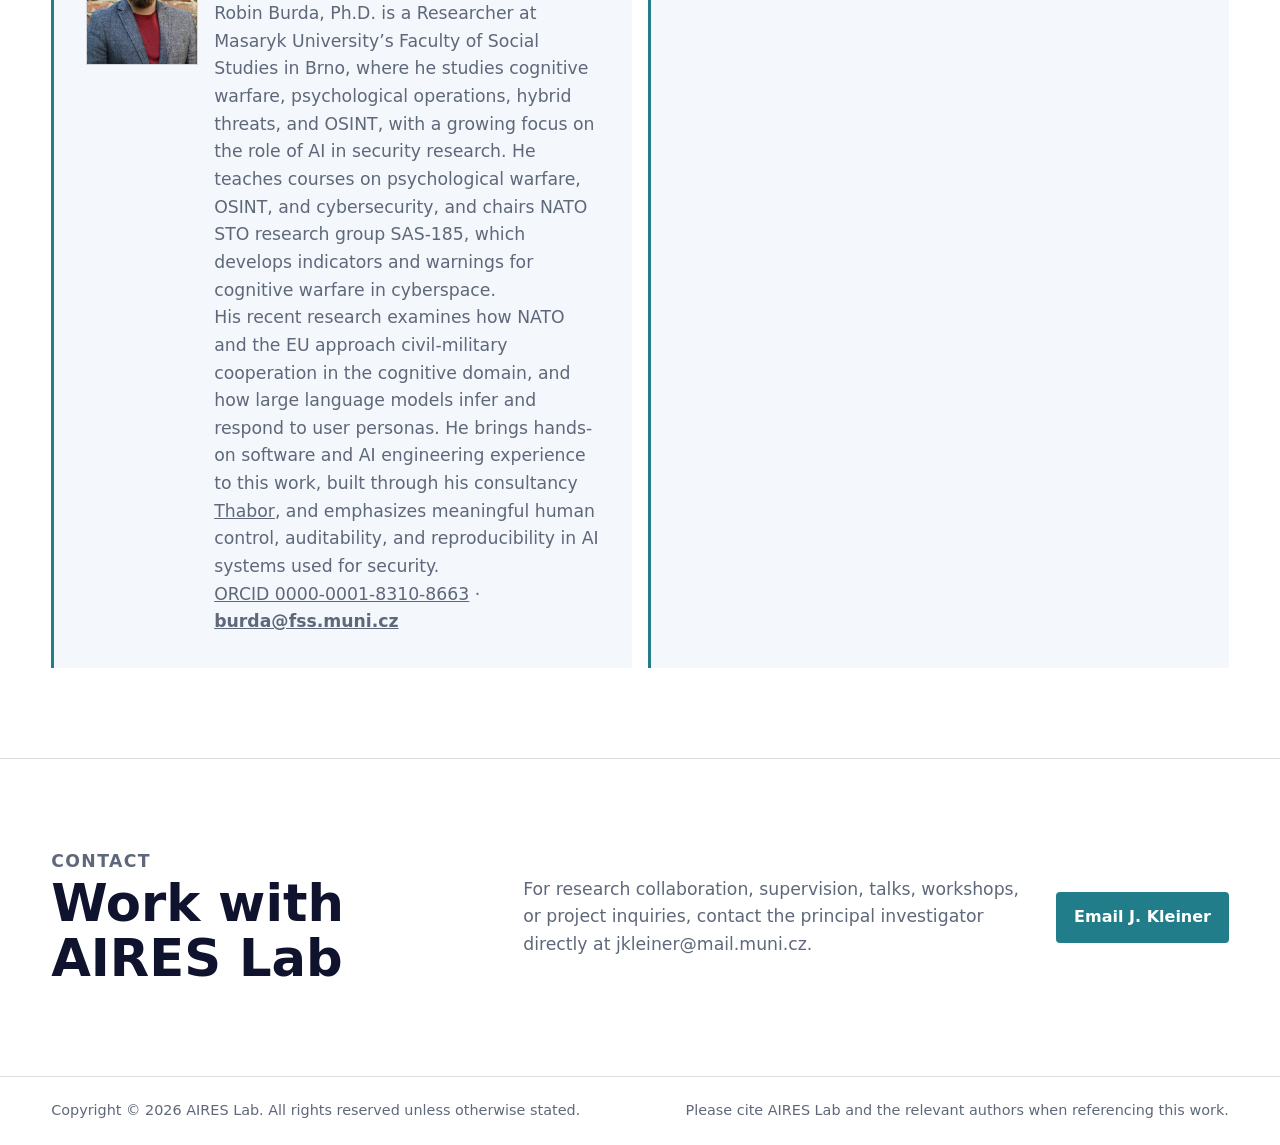
==== commit 6cb455ca: "Change Robin Burda role to Researcher" ====
--- a/index.html
+++ b/index.html
@@ -292,10 +292,10 @@
               loading="lazy"
             >
             <div>
-              <p class="member-role">Research Specialist</p>
+              <p class="member-role">Researcher</p>
               <h3>Robin Burda, Ph.D.</h3>
               <p>
-                Robin Burda, Ph.D. is a Research Specialist at Masaryk University’s
+                Robin Burda, Ph.D. is a Researcher at Masaryk University’s
                 Faculty of Social Studies in Brno, where he studies cognitive warfare,
                 psychological operations, hybrid threats, and OSINT, with a growing
                 focus on the role of AI in security research. He teaches courses on
